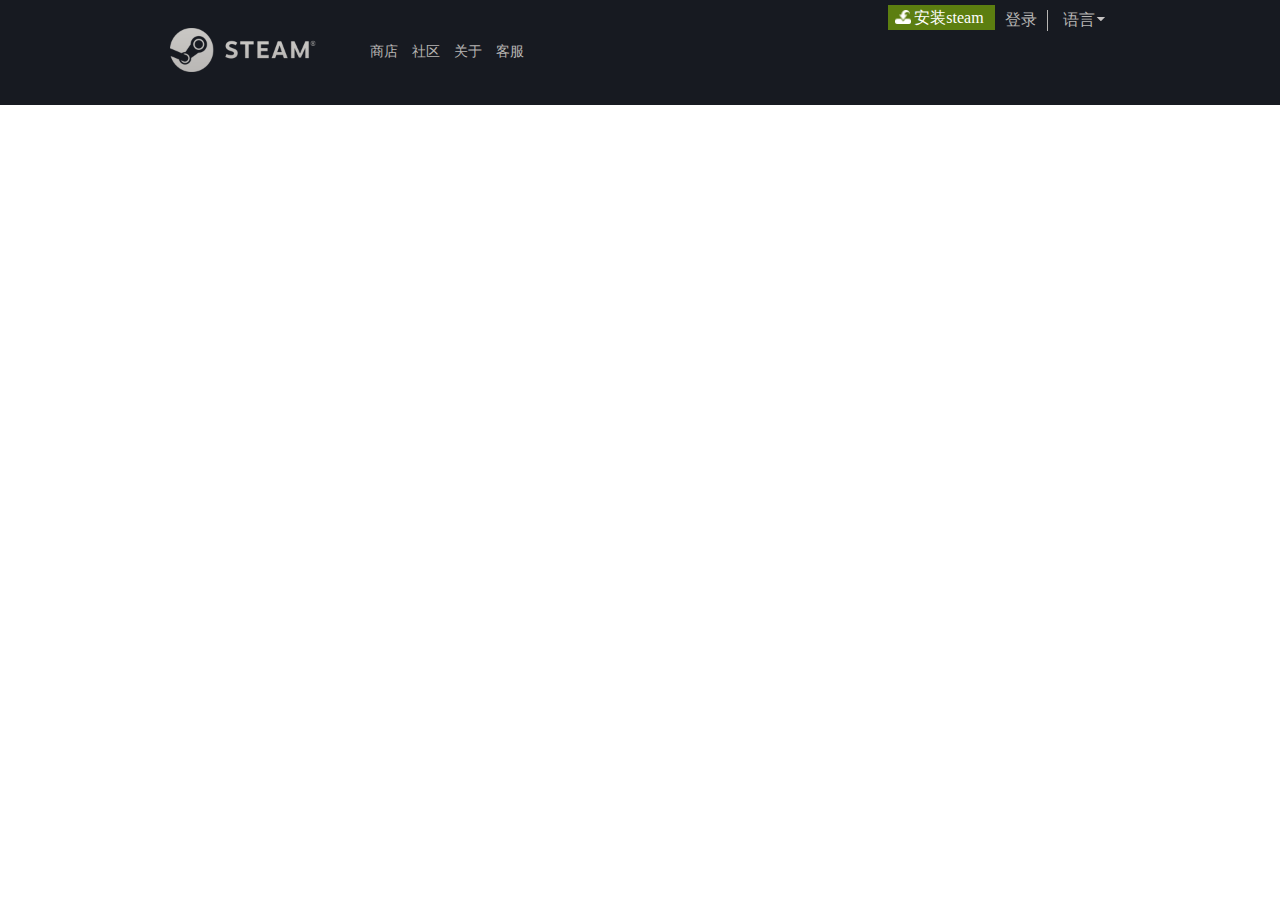
==== 项目评比/STEAM/STEAM.html @ ed346bd9 "4.20项目进度更新" ====
<!DOCTYPE html>
<html lang="en">

<head>
    <meta charset="UTF-8">
    <meta name="viewport" content="width=device-width, initial-scale=1.0">
    <title>Document</title>
    <link rel="stylesheet" href="./CSS/steam.css">

</head>

<body>
    <!-- 头部 -->
    <div class="header">
        <div class="header-center">
            <img src="./Images/globalheader_logo.png" alt="" class="header-center-img">
            <div class="navone">
                <li>商店</li>
                <li>社区</li>
                <li>关于</li>
                <li>客服</li>
            </div>
            <div class="navone-one">
                <div class="navone-shopping navitem">
                    <ul>
                        <li>
                            <p>精选</p>
                        </li>
                        <li>
                            <p>愿望单</p>
                        </li>
                        <li>
                            <p>新闻</p>
                        </li>
                        <li>
                            <p>统计</p>
                        </li>
                    </ul>
                </div>
                <div class="navone-shequ navitem">
                    <ul>
                        <li>
                            <p>主页</p>
                        </li>
                        <li>
                            <p>讨论</p>
                        </li>
                        <li>
                            <p>创意工坊</p>
                        </li>
                        <li>
                            <p>市场</p>
                        </li>
                        <li>
                            <p>实况直播</p>
                        </li>
                    </ul>
                </div>
            </div>
            <!--安装 登录 语言 -->
            <div class="navone-right">
                <div class="navone-a">
                    <a href="#">
                        <img src="./Images/anzhuang.png" alt="" class="navone-right-img">
                        <p> 安装steam</p>
                    </a>
                </div>
                <div class="dlyy ">
                    <div class="dlyy-center ">
                        <div class="dlyy-left">
                            <p class="dlyy-left-rigt-p">登录</p>
                        </div>
                        <div class="dlyy-right">
                            <p class="dlyy-left-rigt-p">语言</p>
                            <img src="./Images/arrow_down.png" alt="">
                        </div>
                        <div class="fanyi">
                            <li>
                                <p>繁體中文(繁体中文)</p>
                            </li>
                            <li>
                                <p>日本語(日语)</p>
                            </li>
                            <li>
                                <p>한국어(韩语)</p>
                            </li>
                            <li>
                                <p>ไทย(泰语)</p>
                            </li>
                            <li>
                                <p>български(保加利亚语)</p>
                            </li>
                            <li>
                                <p>Čeština(捷克语)</p>
                            </li>
                            <li>
                                <p>Dansk(丹麦语)</p>
                            </li>
                            <li>
                                <p>Deutsch(德语)</p>
                            </li>
                            <li>
                                <p>English(英语)</p>
                            </li>
                            <li>
                                <p>Español-España(西班牙语 - 西班牙)</p>
                            </li>
                            <li>
                                <p>Español - Latinoamérica(西班牙语-拉丁美洲)</p>
                            </li>
                            <li>
                                <p>Ελληνικά(希腊语)</p>
                            </li>
                            <li>
                                <p>Français(法语)</p>
                            </li>
                            <li>
                                <p>Italiano(意大利语)</p>
                            </li>
                            <li>
                                <p>Magyar(匈牙利语)</p>
                            </li>
                            <li>
                                <p>Nederlands(荷兰语)</p>
                            </li>
                            <li>
                                <p>Norsk(挪威语)</p>
                            </li>
                            <li>
                                <p>Polski(波兰语)</p>
                            </li>
                            <li>
                                <p>Português(葡萄牙语)</p>
                            </li>
                            <li>
                                <p>Română(罗马尼亚语)</p>
                            </li>
                            <li>
                                <p>Русский(俄语)</p>
                            </li>
                            <li>
                                <p>Suomi(芬兰语)</p>
                            </li>
                            <li>
                                <p>Svenska(瑞典语)</p>
                            </li>
                            <li>
                                <p>Türkçe(土耳其语)</p>
                            </li>
                            <li>
                                <p>Tiếng Việt(越南语)</p>
                            </li>
                            <li>
                                <p>Українська(乌克兰语)</p>
                            </li>
                            <li>
                                <p>帮助我们翻译</p>
                            </li>
                        </div>
                    </div>
                </div>
            </div>
        </div>
    </div>
    <script src="./JS/steam.js"></script>
</body>

</html>
---- 项目评比/STEAM/CSS/steam.css ----
*{
    margin: 0;
    padding: 0;
}
li{
    list-style: none;
}
.header{
    width: 100%;
    height: 105px;
    background-color: #171a21;
    /* overflow: hidden; */
}
.header-center{
    width: 940px;
    height: 100%;
    margin: 0 auto;
   /* margin-top: 20px; */
   position: relative;
}
.header-center-img{
    width: 176px;
    height: 44px;
    cursor: pointer;
margin-top: 28px;
float: left;
}
.navone{
    width: 168px;
    height: 68px;
    /* background-color: #fff; */
    position: absolute;
    left: 200px;
}
.navone li{
    display: block;
    width: 25%;
    float: left;
    margin-top: 43px;
    color: white;
    font-size: 14px;
    color: #b8b6b4;
    cursor: pointer;
}
.navone li:hover{
    color: white;
}
/* 商店 */
.navone-shopping{
    width: 75px;
    height: 130px;
    background-color: #171a21; 
       position: absolute;
    left: 200px;
    top: 65px;
    box-shadow:1px 1px 5px black ;
    display: none;
}
.navone-shopping ul{
    width: 100%;
    height: 100%;
}
.navone-shopping li{
    width: 100%;
    height: 25%;
    line-height: 32.5px;
    cursor: pointer;
}
.navone-shopping p{
    margin-left: 10px;
    color: #b8b6b4;

}
.navone-shopping p:hover{
    color: white;
}
/* 社区 */
.navone-shequ{
    width: 75px;
    height: 155px;
    background-color: #171a21; 
       position: absolute;
    left: 244px;
    top: 65px;
    box-shadow:1px 1px 5px black ;
    display: none;
}
.navone-shequ li{
    width: 100%;
    height: 20%;
    line-height: 31px;
    cursor: pointer;
}
.navone-shequ p{
    margin-left: 10px;
    color: #b8b6b4;
}
.navone-shequ p:hover{
    color: white;
}
/*  <!--安装 登录 语言 --> */
.navone-right{
    width: 222px;
    height: 25px;
    position: absolute;
    right: 0px;
    top: 0px;

}
.navone-a{
    width: 107px;
    height: 25px;
    background-color: #5c7e10;
    margin-top: 5px;
    line-height: 25px;
    text-align: center;
    position: relative;
    float: left;
}
.navone-right-img{
    width: 16px;
    height: 14px;
    line-height: 25px;
    position: absolute;
    top: 5px;
    left: 7px;
    /* margin-right: 5px; */
}
.navone-a p{
    margin-left: 15px;
}
.navone-right a{
    color: white;
    text-decoration: none;
}
.dlyy{
width: 115px;
height: 100%;
/* background-color: #fff; */
float: left;
margin-top: 5px;
/* text-align: center; */
color: #b8b6b4;;
}
.dlyy-left{
width: 52px;
height: 60%;
border-right: 1px solid #b8b6b4;
float: left;
}
.dlyy-rigt{
    width: 62px;
height: 60%;
float: left;
}
.dlyy-left-rigt-p{
    text-align: center;
}
.dlyy p{
    cursor: pointer;
}
.dlyy p:hover{
color: white;
}
.dlyy-center{
    margin-top: 5px;
}
.dlyy img{
   position: absolute;
   right: 0px;
   top: 13px;
   cursor: pointer;
}
.fanyi{
    width: 308px;
    height: 815px;
    background-color: #171a21; 
    /* background-color: pink; */
    position: absolute;
    top: 31px;
    right: 0px;
    box-shadow:1px 1px 5px black ;
    display: none;
}
.fanyi li{
    width: 100%;
    height: 28px;
    line-height: 28px;
    font-size: 14px;
    padding: 1px 0px;
}
.fanyi p{
    margin-left: 10px;

}
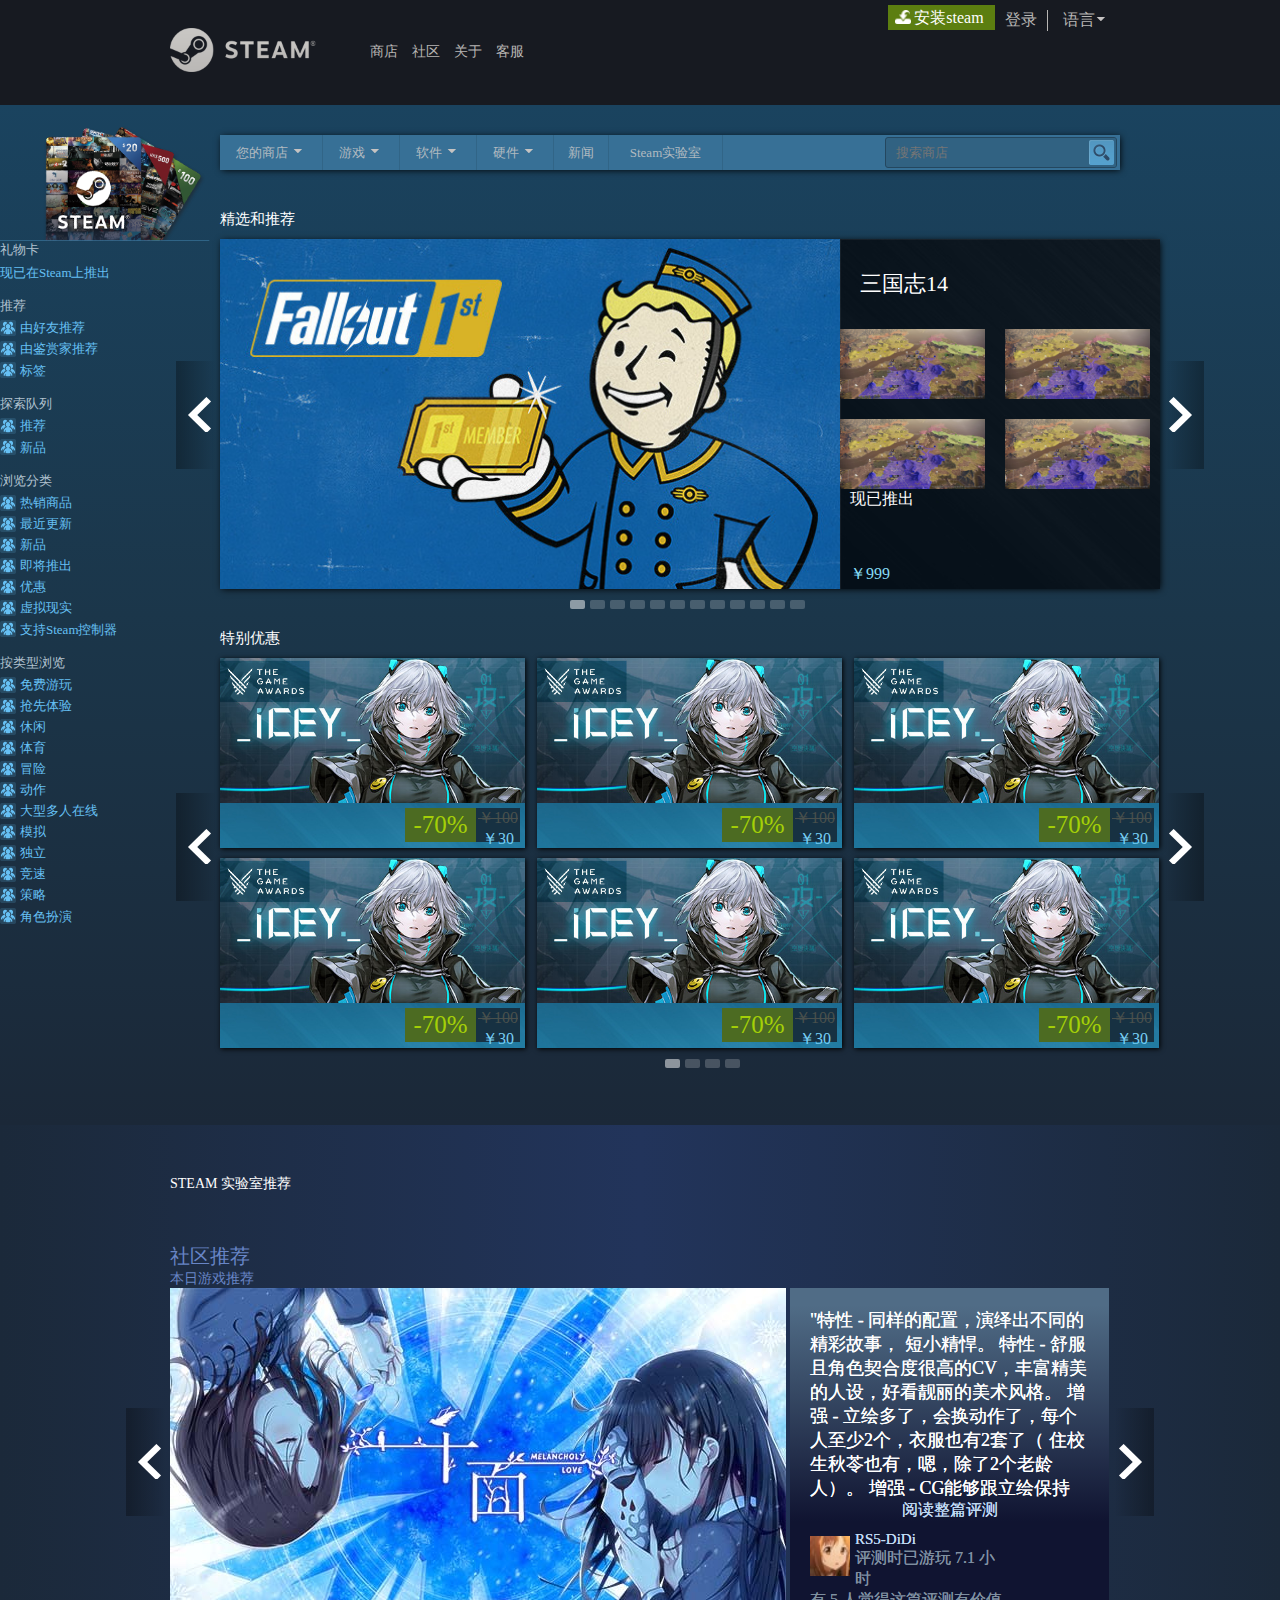
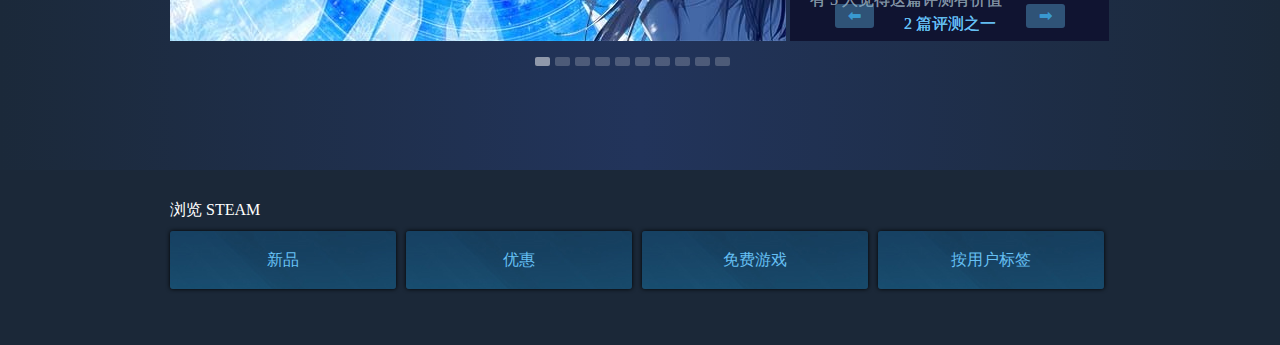
==== commit 81088259: "4.21项目进度提交" ====
--- a/项目评比/STEAM/STEAM.html
+++ b/项目评比/STEAM/STEAM.html
@@ -162,7 +162,891 @@
             </div>
         </div>
     </div>
+    <!-- 第一个轮播图盒子 -->
+    <div class="lunbobox-one">
+        <!-- 轮播居中盒子 -->
+        <div class="lunbobox-one-center">
+            <!-- 左边盒子 -->
+            <div class="lunbobox-one-left">
+                <!-- 左边顶部 -->
+                <div class="lunbobox-one-left-top">
+                    <img src="./Images/steamcards_promo_02.png" alt="">
+                </div>
+                <h5 class="h5">礼物卡</h5>
+                <p class="p-bottom">现已在Steam上推出</p>
+                <h5 class="h5">推荐</h5>
+                <p class="p"><span></span>由好友推荐</p>
+                <p class="p"><span></span>由鉴赏家推荐</p>
+                <p class="p-bottom"><span></span>标签</p>
+                <h5 class="h5">探索队列</h5>
+                <p class="p"><span></span>推荐</p>
+                <p class="p-bottom"><span></span>新品</p>
+                <h5 class="h5">浏览分类</h5>
+                <p class="p"><span></span>热销商品</p>
+                <p class="p"><span></span>最近更新</p>
+                <p class="p"><span></span>新品</p>
+                <p class="p"><span></span>即将推出</p>
+                <p class="p"><span></span>优惠</p>
+                <p class="p"><span></span>虚拟现实</p>
+                <p class="p-bottom"><span></span>支持Steam控制器</p>
+                <h5 class="h5">按类型浏览</h5>
+                <p class="p"><span></span>免费游玩</p>
+                <p class="p"><span></span>抢先体验</p>
+                <p class="p"><span></span>休闲</p>
+                <p class="p"><span></span>体育</p>
+                <p class="p"><span></span>冒险</p>
+                <p class="p"><span></span>动作</p>
+                <p class="p"><span></span>大型多人在线</p>
+                <p class="p"><span></span>模拟</p>
+                <p class="p"><span></span>独立</p>
+                <p class="p"><span></span>竞速</p>
+                <p class="p"><span></span>策略</p>
+                <p class="p-bottom"><span></span>角色扮演</p>
+            </div>
+            <!-- 右边盒子 -->
+            <div class="lunbobox-one-right">
+                <div class="lunbobox-one-right-nav">
+                    <div class="white-div">您的商店<img src="./Images/arrow_down.png" alt=""></div>
+                    <div class="white-div">游戏<img src="./Images/arrow_down.png" alt=""></div>
+                    <div class="white-div">软件<img src="./Images/arrow_down.png" alt=""></div>
+                    <div class="white-div">硬件<img src="./Images/arrow_down.png" alt=""></div>
+                    <div class="white-div">新闻</div>
+                    <div class="white-div">Steam实验室</div>
+                    <div class="nav-input">
+                        <input type="text" placeholder="搜索商店">
+                        <div class="nav-button">
+                            <img src="./Images/search_icon_btn.png" alt="">
+                        </div>
+                    </div>
+                </div>
+                <div class="lunbobox-one-right-nonebox1 lunbonav-item">
+                    <p><text> 主页</text></p>
+                    <p><text> 最近已查看</text></p>
+                    <p><text> Steam鉴赏家</text></p>
+                    <p><text> 最近更新</text></p>
+                </div>
+                <div class="lunbobox-one-right-nonebox2 lunbonav-item">
+                    <p><text> 主页</text></p>
+                    <p><text> 最近已查看</text></p>
+                    <p><text> Steam鉴赏家</text></p>
+                    <p><text> 最近更新</text></p>
+                    <p><text> 主页</text></p>
+                    <p><text> 最近已查看</text></p>
+                    <p><text> Steam鉴赏家</text></p>
+                    <p><text> 最近更新</text></p>
+                </div>
+                <div class="lunbobox-one-right-nonebox3 lunbonav-item">
+                    <p><text> 主页</text></p>
+                    <p><text> 最近已查看</text></p>
+                    <p><text> Steam鉴赏家</text></p>
+                    <p><text> 最近更新</text></p>
+                    <p><text> 主页</text></p>
+                    <p><text> 最近已查看</text></p>
+                </div>
+                <div class="lunbobox-one-right-nonebox4 lunbonav-item">
+                    <p><text> 主页</text></p>
+                    <p><text> 最近已查看</text></p>
+                    <p><text> Steam鉴赏家</text></p>
+                    <p><text> 最近更新</text></p>
+                </div>
+                <!-- 精选推荐 -->
+                <h5 class="lunbobox1-h5">精选和推荐</h5>
+                <!-- 轮播图1 -->
+                <div class="lunbobox1">
+                    <!-- 左右箭头 -->
+                    <div class="arrow-left">
+                        <div></div>
+                    </div>
+                    <div class="arrow-right">
+                        <div></div>
+                    </div>
+                    <!-- 左边大图 -->
+                    <div class="lunbobox1-left">
+                        <ul>
+                            <li>
+                                <a href="#">
+                                    <img src="./Images/lunbo1.jpg" alt="">
+                                </a>
+                            </li>
+                            <li>
+                                <a href="#">
+                                    <img src="./Images/lunbo2.jpg" alt="">
+                                </a>
+                            </li>
+                            <li>
+                                <a href="#">
+                                    <img src="./Images/lunbo3.jpg" alt="">
+                                </a>
+                            </li>
+                            <li>
+                                <a href="#">
+                                    <img src="./Images/lunbo4.jpg" alt="">
+                                </a>
+                            </li>
+                            <li>
+                                <a href="#">
+                                    <img src="./Images/lunbo5.jpg" alt="">
+                                </a>
+                            </li>
+                            <li>
+                                <a href="#">
+                                    <img src="./Images/lunbo6.jpg" alt="">
+                                </a>
+                            </li>
+                            <li>
+                                <a href="#">
+                                    <img src="./Images/lunbo7.jpg" alt="">
+                                </a>
+                            </li>
+                            <li>
+                                <a href="#">
+                                    <img src="./Images/lunbo8.jpg" alt="">
+                                </a>
+                            </li>
+                            <li>
+                                <a href="#">
+                                    <img src="./Images/lunbo9.jpg" alt="">
+                                </a>
+                            </li>
+                            <li>
+                                <a href="#">
+                                    <img src="./Images/lunbo10.jpg" alt="">
+                                </a>
+                            </li>
+                            <li>
+                                <a href="#">
+                                    <img src="./Images/lunbo11.jpg" alt="">
+                                </a>
+                            </li>
+                            <li>
+                                <a href="#">
+                                    <img src="./Images/lunbo12.jpg" alt="">
+                                </a>
+                            </li>
+                        </ul>
+                        <ol>
+                            <li class="current" name="0"></li>
+                            <li name="1"></li>
+                            <li name="2"></li>
+                            <li name="3"></li>
+                            <li name="4"></li>
+                            <li name="5"></li>
+                            <li name="6"></li>
+                            <li name="7"></li>
+                            <li name="8"></li>
+                            <li name="9"></li>
+                            <li name="10"></li>
+                            <li name="11"></li>
+                        </ol>
+                    </div>
+                    <!-- 右边介绍 -->
+                    <div class="lunbobox1-right">
+                        <ul>
+                            <li>
+                                <h4>三国志14</h4>
+                                <div class="lunbobox1-right-center">
+                                    <img src="./Images/arrow-right1-1.jpg" alt="" class="move1">
+                                    <img src="./Images/arrow-right1-1.jpg" alt="" class="move2">
+                                    <img src="./Images/arrow-right1-1.jpg" alt="" class="move1">
+                                    <img src="./Images/arrow-right1-1.jpg" alt="">
+                                    <p>现已推出</p>
+                                    <span>￥999</span>
+                                </div>
+                            </li>
+                            <li>
+                                <h4>Monster_Hunter_World</h4>
+                                <div class="lunbobox1-right-center">
+                                    <img src="./Images/arrow-right10.jpg" alt="" class="move1">
+                                    <img src="./Images/arrow-right10.jpg" alt="" class="move2">
+                                    <img src="./Images/arrow-right10.jpg" alt="" class="move1">
+                                    <img src="./Images/arrow-right10.jpg" alt="">
+                                    <p>现已推出</p>
+                                    <span>￥999</span>
+                                    <span></span>
+                                </div>
+                            </li>
+                            <li>
+                                <h4>MONSTER_HUNTER</h4>
+                                <div class="lunbobox1-right-center">
+                                    <img src="./Images/arrow-right1-2.jpg" alt="" class="move1">
+                                    <img src="./Images/arrow-right1-2.jpg" alt="" class="move2">
+                                    <img src="./Images/arrow-right1-2.jpg" alt="" class="move1">
+                                    <img src="./Images/arrow-right1-2.jpg" alt="">
+                                    <p>现已推出</p>
+                                    <span>￥999</span>
+                                    <span></span>
+                                </div>
+                            </li>
+                            <li>
+                                <h4>ICEY</h4>
+                                <div class="lunbobox1-right-center">
+                                    <img src="./Images/arrow-right1-3.jpg" alt="" class="move1">
+                                    <img src="./Images/arrow-right1-3.jpg" alt="" class="move2">
+                                    <img src="./Images/arrow-right1-3.jpg" alt="" class="move1">
+                                    <img src="./Images/arrow-right1-3.jpg" alt="">
+                                    <p>现已推出</p>
+                                    <span>￥999</span>
+                                    <span></span>
+                                </div>
+                            </li>
+                            <li>
+                                <h4>Fallout_76</h4>
+                                <div class="lunbobox1-right-center">
+                                    <img src="./Images/arrow-right1-4.jpg" alt="" class="move1">
+                                    <img src="./Images/arrow-right1-4.jpg" alt="" class="move2">
+                                    <img src="./Images/arrow-right1-4.jpg" alt="" class="move1">
+                                    <img src="./Images/arrow-right1-4.jpg" alt="">
+                                    <p>现已推出</p>
+                                    <span>￥999</span>
+                                    <span></span>
+                                </div>
+                            </li>
+                            <li>
+                                <h4>Dont_Starve_Together</h4>
+                                <div class="lunbobox1-right-center">
+                                    <img src="./Images/arrow-right1-5.jpg" alt="" class="move1">
+                                    <img src="./Images/arrow-right1-5.jpg" alt="" class="move2">
+                                    <img src="./Images/arrow-right1-5.jpg" alt="" class="move1">
+                                    <img src="./Images/arrow-right1-5.jpg" alt="">
+                                    <p>现已推出</p>
+                                    <span>￥999</span>
+                                    <span></span>
+                                </div>
+                            </li>
+                            <li>
+                                <h4>Overcooked</h4>
+                                <div class="lunbobox1-right-center">
+                                    <img src="./Images/arrow-right1-6.jpg" alt="" class="move1">
+                                    <img src="./Images/arrow-right1-6.jpg" alt="" class="move2">
+                                    <img src="./Images/arrow-right1-6.jpg" alt="" class="move1">
+                                    <img src="./Images/arrow-right1-6.jpg" alt="">
+                                    <p>现已推出</p>
+                                    <span>￥999</span>
+                                    <span></span>
+                                </div>
+                            </li>
+                            <li>
+                                <h4>巷诡实录</h4>
+                                <div class="lunbobox1-right-center">
+                                    <img src="./Images/arrow-right1-8.jpg" alt="" class="move1">
+                                    <img src="./Images/arrow-right1-8.jpg" alt="" class="move2">
+                                    <img src="./Images/arrow-right1-8.jpg" alt="" class="move1">
+                                    <img src="./Images/arrow-right1-8.jpg" alt="">
+                                    <p>现已推出</p>
+                                    <span>￥999</span>
+                                    <span></span>
+                                </div>
+                            </li>
+                            <li>
+                                <h4>Overcooked_2</h4>
+                                <div class="lunbobox1-right-center">
+                                    <img src="./Images/arrow-right1-9.jpg" alt="" class="move1">
+                                    <img src="./Images/arrow-right1-9.jpg" alt="" class="move2">
+                                    <img src="./Images/arrow-right1-9.jpg" alt="" class="move1">
+                                    <img src="./Images/arrow-right1-9.jpg" alt="">
+                                    <p>现已推出</p>
+                                    <span>￥999</span>
+                                    <span></span>
+                                </div>
+                            </li>
+                            <li>
+                                <h4>ARK_Survival_Evolved</h4>
+                                <div class="lunbobox1-right-center">
+                                    <img src="./Images/arrow-right-1-10.jpg" alt="" class="move1">
+                                    <img src="./Images/arrow-right-1-10.jpg" alt="" class="move2">
+                                    <img src="./Images/arrow-right-1-10.jpg" alt="" class="move1">
+                                    <img src="./Images/arrow-right-1-10.jpg" alt="">
+                                    <p>现已推出</p>
+                                    <span>￥999</span>
+                                    <span></span>
+                                </div>
+                            </li>
+                            <li>
+                                <h4>Wallpaper_Engine</h4>
+                                <div class="lunbobox1-right-center">
+                                    <img src="./Images/arrow-right-1-11.jpg" alt="" class="move1">
+                                    <img src="./Images/arrow-right-1-11.jpg" alt="" class="move2">
+                                    <img src="./Images/arrow-right-1-11.jpg" alt="" class="move1">
+                                    <img src="./Images/arrow-right-1-11.jpg" alt="">
+                                    <p>现已推出</p>
+                                    <span>￥999</span>
+                                    <span></span>
+                                </div>
+                            </li>
+                            <li>
+                                <h4>MONSTER_HUNTER_WORLD</h4>
+                                <div class="lunbobox1-right-center">
+                                    <img src="./Images/arrow-right-1-12.jpg" alt="" class="move1">
+                                    <img src="./Images/arrow-right-1-12.jpg" alt="" class="move2">
+                                    <img src="./Images/arrow-right-1-12.jpg" alt="" class="move1">
+                                    <img src="./Images/arrow-right-1-12.jpg" alt="">
+                                    <p>现已推出</p>
+                                    <span>￥999</span>
+                                    <span></span>
+                                </div>
+                            </li>
+                        </ul>
+                    </div>
+                </div>
+                <!-- 特别优惠 -->
+                <h5 class="lunbobox1-h5">特别优惠</h5>
+                <!-- 轮播图2 -->
+                <div class="lunbobox2">
+                    <ul>
+                        <li>
+                            <div class="lunbobox2-divmove1 lunbobox2-divmove2 lunbobox2-ul-li-div">
+                                <img src="./Images/lunbobox2-img1.jpg" alt="">
+
+                                <div class="money-box">
+                                    <div class="money-box1">-70%</div>
+                                    <div class="money-box2">
+                                        <p class="money-box1-p1">￥100</p>
+                                        <p class="money-box1-p2">￥30</p>
+                                    </div>
+                                </div>
+                            </div>
+                            <div class="lunbobox2-divmove1 lunbobox2-divmove2 lunbobox2-ul-li-div">
+                                <img src="./Images/lunbobox2-img1.jpg" alt="">
+                                <div class="money-box">
+                                    <div class="money-box1">-70%</div>
+                                    <div class="money-box2">
+                                        <p class="money-box1-p1">￥100</p>
+                                        <p class="money-box1-p2">￥30</p>
+                                    </div>
+                                </div>
+                            </div>
+                            <div class="lunbobox2-divmove2 lunbobox2-ul-li-div">
+                                <img src="./Images/lunbobox2-img1.jpg" alt="">
+                                <div class="money-box">
+                                    <div class="money-box1">-70%</div>
+                                    <div class="money-box2">
+                                        <p class="money-box1-p1">￥100</p>
+                                        <p class="money-box1-p2">￥30</p>
+                                    </div>
+                                </div>
+                            </div>
+                            <div class="lunbobox2-divmove1 lunbobox2-ul-li-div">
+                                <img src="./Images/lunbobox2-img1.jpg" alt="">
+                                <div class="money-box">
+                                    <div class="money-box1">-70%</div>
+                                    <div class="money-box2">
+                                        <p class="money-box1-p1">￥100</p>
+                                        <p class="money-box1-p2">￥30</p>
+                                    </div>
+                                </div>
+                            </div>
+                            <div class="lunbobox2-divmove1 lunbobox2-ul-li-div">
+                                <img src="./Images/lunbobox2-img1.jpg" alt="">
+                                <div class="money-box">
+                                    <div class="money-box1">-70%</div>
+                                    <div class="money-box2">
+                                        <p class="money-box1-p1">￥100</p>
+                                        <p class="money-box1-p2">￥30</p>
+                                    </div>
+                                </div>
+                            </div>
+                            <div class="lunbobox2-ul-li-div">
+                                <img src="./Images/lunbobox2-img1.jpg" alt="">
+                                <!-- 价钱盒子 -->
+                                <div class="money-box">
+                                    <div class="money-box1">-70%</div>
+                                    <div class="money-box2">
+                                        <p class="money-box1-p1">￥100</p>
+                                        <p class="money-box1-p2">￥30</p>
+                                    </div>
+                                </div>
+                            </div>
+
+
+                        </li>
+                        <li>
+                            <div class="lunbobox2-divmove1 lunbobox2-divmove2 lunbobox2-ul-li-div">
+                                <img src="./Images/lunbobox2-img2.jpg" alt="">
+
+                                <div class="money-box">
+                                    <div class="money-box1">-70%</div>
+                                    <div class="money-box2">
+                                        <p class="money-box1-p1">￥100</p>
+                                        <p class="money-box1-p2">￥30</p>
+                                    </div>
+                                </div>
+                            </div>
+                            <div class="lunbobox2-divmove1 lunbobox2-divmove2 lunbobox2-ul-li-div">
+                                <img src="./Images/lunbobox2-img2.jpg" alt="">
+                                <div class="money-box">
+                                    <div class="money-box1">-70%</div>
+                                    <div class="money-box2">
+                                        <p class="money-box1-p1">￥100</p>
+                                        <p class="money-box1-p2">￥30</p>
+                                    </div>
+                                </div>
+                            </div>
+                            <div class="lunbobox2-divmove2 lunbobox2-ul-li-div">
+                                <img src="./Images/lunbobox2-img2.jpg" alt="">
+                                <div class="money-box">
+                                    <div class="money-box1">-70%</div>
+                                    <div class="money-box2">
+                                        <p class="money-box1-p1">￥100</p>
+                                        <p class="money-box1-p2">￥30</p>
+                                    </div>
+                                </div>
+                            </div>
+                            <div class="lunbobox2-divmove1 lunbobox2-ul-li-div">
+                                <img src="./Images/lunbobox2-img2.jpg" alt="">
+                                <div class="money-box">
+                                    <div class="money-box1">-70%</div>
+                                    <div class="money-box2">
+                                        <p class="money-box1-p1">￥100</p>
+                                        <p class="money-box1-p2">￥30</p>
+                                    </div>
+                                </div>
+                            </div>
+                            <div class="lunbobox2-divmove1 lunbobox2-ul-li-div">
+                                <img src="./Images/lunbobox2-img2.jpg" alt="">
+                                <div class="money-box">
+                                    <div class="money-box1">-70%</div>
+                                    <div class="money-box2">
+                                        <p class="money-box1-p1">￥100</p>
+                                        <p class="money-box1-p2">￥30</p>
+                                    </div>
+                                </div>
+                            </div>
+                            <div class="lunbobox2-ul-li-div">
+                                <img src="./Images/lunbobox2-img2.jpg" alt="">
+                                <!-- 价钱盒子 -->
+                                <div class="money-box">
+                                    <div class="money-box1">-70%</div>
+                                    <div class="money-box2">
+                                        <p class="money-box1-p1">￥100</p>
+                                        <p class="money-box1-p2">￥30</p>
+                                    </div>
+                                </div>
+                            </div>
+
+
+                        </li>
+                        <li>
+                            <div class="lunbobox2-divmove1 lunbobox2-divmove2 lunbobox2-ul-li-div">
+                                <img src="./Images/lunbobox2-img3.jpg" alt="">
+
+                                <div class="money-box">
+                                    <div class="money-box1">-70%</div>
+                                    <div class="money-box2">
+                                        <p class="money-box1-p1">￥100</p>
+                                        <p class="money-box1-p2">￥30</p>
+                                    </div>
+                                </div>
+                            </div>
+                            <div class="lunbobox2-divmove1 lunbobox2-divmove2 lunbobox2-ul-li-div">
+                                <img src="./Images/lunbobox2-img3.jpg" alt="">
+                                <div class="money-box">
+                                    <div class="money-box1">-70%</div>
+                                    <div class="money-box2">
+                                        <p class="money-box1-p1">￥100</p>
+                                        <p class="money-box1-p2">￥30</p>
+                                    </div>
+                                </div>
+                            </div>
+                            <div class="lunbobox2-divmove2 lunbobox2-ul-li-div">
+                                <img src="./Images/lunbobox2-img3.jpg" alt="">
+                                <div class="money-box">
+                                    <div class="money-box1">-70%</div>
+                                    <div class="money-box2">
+                                        <p class="money-box1-p1">￥100</p>
+                                        <p class="money-box1-p2">￥30</p>
+                                    </div>
+                                </div>
+                            </div>
+                            <div class="lunbobox2-divmove1 lunbobox2-ul-li-div">
+                                <img src="./Images/lunbobox2-img3.jpg" alt="">
+                                <div class="money-box">
+                                    <div class="money-box1">-70%</div>
+                                    <div class="money-box2">
+                                        <p class="money-box1-p1">￥100</p>
+                                        <p class="money-box1-p2">￥30</p>
+                                    </div>
+                                </div>
+                            </div>
+                            <div class="lunbobox2-divmove1 lunbobox2-ul-li-div">
+                                <img src="./Images/lunbobox2-img3.jpg" alt="">
+                                <div class="money-box">
+                                    <div class="money-box1">-70%</div>
+                                    <div class="money-box2">
+                                        <p class="money-box1-p1">￥100</p>
+                                        <p class="money-box1-p2">￥30</p>
+                                    </div>
+                                </div>
+                            </div>
+                            <div class="lunbobox2-ul-li-div">
+                                <img src="./Images/lunbobox2-img3.jpg" alt="">
+                                <!-- 价钱盒子 -->
+                                <div class="money-box">
+                                    <div class="money-box1">-70%</div>
+                                    <div class="money-box2">
+                                        <p class="money-box1-p1">￥100</p>
+                                        <p class="money-box1-p2">￥30</p>
+                                    </div>
+                                </div>
+                            </div>
+
+
+                        </li>
+                        <li>
+                            <div class="lunbobox2-divmove1 lunbobox2-divmove2 lunbobox2-ul-li-div">
+                                <img src="./Images/lunbobox2-img4.jpg" alt="">
+
+                                <div class="money-box">
+                                    <div class="money-box1">-70%</div>
+                                    <div class="money-box2">
+                                        <p class="money-box1-p1">￥100</p>
+                                        <p class="money-box1-p2">￥30</p>
+                                    </div>
+                                </div>
+                            </div>
+                            <div class="lunbobox2-divmove1 lunbobox2-divmove2 lunbobox2-ul-li-div">
+                                <img src="./Images/lunbobox2-img4.jpg" alt="">
+                                <div class="money-box">
+                                    <div class="money-box1">-70%</div>
+                                    <div class="money-box2">
+                                        <p class="money-box1-p1">￥100</p>
+                                        <p class="money-box1-p2">￥30</p>
+                                    </div>
+                                </div>
+                            </div>
+                            <div class="lunbobox2-divmove2 lunbobox2-ul-li-div">
+                                <img src="./Images/lunbobox2-img4.jpg" alt="">
+                                <div class="money-box">
+                                    <div class="money-box1">-70%</div>
+                                    <div class="money-box2">
+                                        <p class="money-box1-p1">￥100</p>
+                                        <p class="money-box1-p2">￥30</p>
+                                    </div>
+                                </div>
+                            </div>
+                            <div class="lunbobox2-divmove1 lunbobox2-ul-li-div">
+                                <img src="./Images/lunbobox2-img4.jpg" alt="">
+                                <div class="money-box">
+                                    <div class="money-box1">-70%</div>
+                                    <div class="money-box2">
+                                        <p class="money-box1-p1">￥100</p>
+                                        <p class="money-box1-p2">￥30</p>
+                                    </div>
+                                </div>
+                            </div>
+                            <div class="lunbobox2-divmove1 lunbobox2-ul-li-div">
+                                <img src="./Images/lunbobox2-img4.jpg" alt="">
+                                <div class="money-box">
+                                    <div class="money-box1">-70%</div>
+                                    <div class="money-box2">
+                                        <p class="money-box1-p1">￥100</p>
+                                        <p class="money-box1-p2">￥30</p>
+                                    </div>
+                                </div>
+                            </div>
+                            <div class="lunbobox2-ul-li-div">
+                                <img src="./Images/lunbobox2-img4.jpg" alt="">
+                                <!-- 价钱盒子 -->
+                                <div class="money-box">
+                                    <div class="money-box1">-70%</div>
+                                    <div class="money-box2">
+                                        <p class="money-box1-p1">￥100</p>
+                                        <p class="money-box1-p2">￥30</p>
+                                    </div>
+                                </div>
+                            </div>
+
+
+                        </li>
+                    </ul>
+                    <ol>
+                        <li name="0" class="current"></li>
+                        <li name="1"></li>
+                        <li name="2"></li>
+                        <li name="3"></li>
+                    </ol>
+                    <div class="lunbobox2-arrow-left">
+                        <div></div>
+                    </div>
+                    <div class="lunbobox2-arrow-right">
+                        <div></div>
+                    </div>
+                </div>
+            </div>
+        </div>
+    </div>
+    <!-- 第二个轮播图盒子 -->
+    <div class="lunbobox-two">
+        <div class="lunbobox-two-center">
+            <h1>STEAM 实验室推荐</h1>
+            <h2>社区推荐</h2>
+            <h3>本日游戏推荐</h3>
+            <div class="lunbobox3">
+                <div class="lunbobox3-arrow-left">
+                    <div></div>
+                </div>
+                <div class="lunbobox3-arrow-right">
+                    <div></div>
+                </div>
+                <div class="lunbobox3-left">
+                    <ul>
+                        <li>
+                            <img src="./Images/lunbo3-8.jpg" alt="">
+                        </li>
+                        <li>
+                            <img src="./Images/lunbo3-5.jpg" alt="">
+                        </li>
+                        <li>
+                            <img src="./Images/lunbo3-2.jpg" alt="">
+                        </li>
+                        <li>
+                            <img src="./Images/lunbo3-3.jpg" alt="">
+                        </li>
+                        <li>
+                            <img src="./Images/lunbo2.jpg" alt="">
+                        </li>
+                        <li>
+                            <img src="./Images/lunbo3-6.jpg" alt="">
+                        </li>
+                        <li>
+                            <img src="./Images/lunbo3-7.jpg" alt="">
+                        </li>
+                        <li>
+                            <img src="./Images/lunbo3-1.jpg" alt="">
+                        </li>
+                        <li>
+                            <img src="./Images/lunbo3-4.jpg" alt="">
+                        </li>
+                        <li>
+                            <img src="./Images/lunbo3-9.jpg" alt="">
+                        </li>
+                    </ul>
+                    <ol>
+                        <li name="0" class="current"></li>
+                        <li name="1"></li>
+                        <li name="2"></li>
+                        <li name="3"></li>
+                        <li name="4"></li>
+                        <li name="5"></li>
+                        <li name="6"></li>
+                        <li name="7"></li>
+                        <li name="8"></li>
+                        <li name="9"></li>
+                    </ol>
+                </div>
+                <div class="lunbobox3-right">
+                    <ul>
+                        <li class="lunbobox3-text">
+                            <text>
+                                "特性 - 同样的配置，演绎出不同的精彩故事，
+                                短小精悍。 特性 - 舒服且角色契合度很高的CV，丰富精美的人设，好看靓丽的美术风格。
+                                增强 - 立绘多了，会换动作了，每个人至少2个，衣服也有2套了（
+                                住校生秋苓也有，嗯，除了2个老龄人）。
+                                增强 - CG能够跟立绘保持
+                            </text>
+                            <p class="lunbobox3-text-p1">阅读整篇评测</p>
+                            <div class="pc-box">
+                                <img src="./Images/pc1.jpg" alt="">
+                                <p class="lunbobox3-text-p2">RS5-DiDi</p>
+                                <p class="lunbobox3-text-p3">评测时已游玩 7.1 小时</p>
+                                <p class="lunbobox3-text-p3">有 5 人觉得这篇评测有价值</p>
+                            </div>
+                            <p class="lunbobox3-text-p4">2 篇评测之一</p>
+                            <div class="lunbobox3-text-btn-left">⬅</div>
+                            <div class="lunbobox3-text-btn-right">➡ </div>
+                        </li>
+                        <li class="lunbobox3-text">
+                            <text>
+                                "特性 - 同样的配置，演绎出不同的精彩故事，
+                                短小精悍。 特性 - 舒服且角色契合度很高的CV，丰富精美的人设，好看靓丽的美术风格。
+                                增强 - 立绘多了，会换动作了，每个人至少2个，衣服也有2套了（
+                                住校生秋苓也有，嗯，除了2个老龄人）。
+                                增强 - CG能够跟立绘保持
+                            </text>
+                            <p class="lunbobox3-text-p1">阅读整篇评测</p>
+                            <div class="pc-box">
+                                <img src="./Images/pc2.jpg" alt="">
+                                <p class="lunbobox3-text-p2">RS5-DiDi</p>
+                                <p class="lunbobox3-text-p3">评测时已游玩 7.1 小时</p>
+                                <p class="lunbobox3-text-p3">有 5 人觉得这篇评测有价值</p>
+                            </div>
+                            <p class="lunbobox3-text-p4">2 篇评测之一</p>
+                            <div class="lunbobox3-text-btn-left">⬅</div>
+                            <div class="lunbobox3-text-btn-right">➡ </div>
+                        </li>
+                        <li class="lunbobox3-text">
+                            <text>
+                                "特性 - 同样的配置，演绎出不同的精彩故事，
+                                短小精悍。 特性 - 舒服且角色契合度很高的CV，丰富精美的人设，好看靓丽的美术风格。
+                                增强 - 立绘多了，会换动作了，每个人至少2个，衣服也有2套了（
+                                住校生秋苓也有，嗯，除了2个老龄人）。
+                                增强 - CG能够跟立绘保持
+                            </text>
+                            <p class="lunbobox3-text-p1">阅读整篇评测</p>
+                            <div class="pc-box">
+                                <img src="./Images/pc3.jpg" alt="">
+                                <p class="lunbobox3-text-p2">RS5-DiDi</p>
+                                <p class="lunbobox3-text-p3">评测时已游玩 7.1 小时</p>
+                                <p class="lunbobox3-text-p3">有 5 人觉得这篇评测有价值</p>
+                            </div>
+                            <p class="lunbobox3-text-p4">2 篇评测之一</p>
+                            <div class="lunbobox3-text-btn-left">⬅</div>
+                            <div class="lunbobox3-text-btn-right">➡ </div>
+                        </li>
+                        <li class="lunbobox3-text">
+                            <text>
+                                "特性 - 同样的配置，演绎出不同的精彩故事，
+                                短小精悍。 特性 - 舒服且角色契合度很高的CV，丰富精美的人设，好看靓丽的美术风格。
+                                增强 - 立绘多了，会换动作了，每个人至少2个，衣服也有2套了（
+                                住校生秋苓也有，嗯，除了2个老龄人）。
+                                增强 - CG能够跟立绘保持
+                            </text>
+                            <p class="lunbobox3-text-p1">阅读整篇评测</p>
+                            <div class="pc-box">
+                                <img src="./Images/pc4.jpg" alt="">
+                                <p class="lunbobox3-text-p2">RS5-DiDi</p>
+                                <p class="lunbobox3-text-p3">评测时已游玩 7.1 小时</p>
+                                <p class="lunbobox3-text-p3">有 5 人觉得这篇评测有价值</p>
+                            </div>
+                            <p class="lunbobox3-text-p4">2 篇评测之一</p>
+                            <div class="lunbobox3-text-btn-left">⬅</div>
+                            <div class="lunbobox3-text-btn-right">➡ </div>
+                        </li>
+                        <li class="lunbobox3-text">
+                            <text>
+                                "特性 - 同样的配置，演绎出不同的精彩故事，
+                                短小精悍。 特性 - 舒服且角色契合度很高的CV，丰富精美的人设，好看靓丽的美术风格。
+                                增强 - 立绘多了，会换动作了，每个人至少2个，衣服也有2套了（
+                                住校生秋苓也有，嗯，除了2个老龄人）。
+                                增强 - CG能够跟立绘保持
+                            </text>
+                            <p class="lunbobox3-text-p1">阅读整篇评测</p>
+                            <div class="pc-box">
+                                <img src="./Images/pc5.jpg" alt="">
+                                <p class="lunbobox3-text-p2">RS5-DiDi</p>
+                                <p class="lunbobox3-text-p3">评测时已游玩 7.1 小时</p>
+                                <p class="lunbobox3-text-p3">有 5 人觉得这篇评测有价值</p>
+                            </div>
+                            <p class="lunbobox3-text-p4">2 篇评测之一</p>
+                            <div class="lunbobox3-text-btn-left">⬅</div>
+                            <div class="lunbobox3-text-btn-right">➡ </div>
+                        </li>
+                        <li class="lunbobox3-text">
+                            <text>
+                                "特性 - 同样的配置，演绎出不同的精彩故事，
+                                短小精悍。 特性 - 舒服且角色契合度很高的CV，丰富精美的人设，好看靓丽的美术风格。
+                                增强 - 立绘多了，会换动作了，每个人至少2个，衣服也有2套了（
+                                住校生秋苓也有，嗯，除了2个老龄人）。
+                                增强 - CG能够跟立绘保持
+                            </text>
+                            <p class="lunbobox3-text-p1">阅读整篇评测</p>
+                            <div class="pc-box">
+                                <img src="./Images/pc6.jpg" alt="">
+                                <p class="lunbobox3-text-p2">RS5-DiDi</p>
+                                <p class="lunbobox3-text-p3">评测时已游玩 7.1 小时</p>
+                                <p class="lunbobox3-text-p3">有 5 人觉得这篇评测有价值</p>
+                            </div>
+                            <p class="lunbobox3-text-p4">2 篇评测之一</p>
+                            <div class="lunbobox3-text-btn-left">⬅</div>
+                            <div class="lunbobox3-text-btn-right">➡ </div>
+                        </li>
+                        <li class="lunbobox3-text">
+                            <text>
+                                "特性 - 同样的配置，演绎出不同的精彩故事，
+                                短小精悍。 特性 - 舒服且角色契合度很高的CV，丰富精美的人设，好看靓丽的美术风格。
+                                增强 - 立绘多了，会换动作了，每个人至少2个，衣服也有2套了（
+                                住校生秋苓也有，嗯，除了2个老龄人）。
+                                增强 - CG能够跟立绘保持
+                            </text>
+                            <p class="lunbobox3-text-p1">阅读整篇评测</p>
+                            <div class="pc-box">
+                                <img src="./Images/pc7.jpg" alt="">
+                                <p class="lunbobox3-text-p2">RS5-DiDi</p>
+                                <p class="lunbobox3-text-p3">评测时已游玩 7.1 小时</p>
+                                <p class="lunbobox3-text-p3">有 5 人觉得这篇评测有价值</p>
+                            </div>
+                            <p class="lunbobox3-text-p4">2 篇评测之一</p>
+                            <div class="lunbobox3-text-btn-left">⬅</div>
+                            <div class="lunbobox3-text-btn-right">➡ </div>
+                        </li>
+                        <li class="lunbobox3-text">
+                            <text>
+                                "特性 - 同样的配置，演绎出不同的精彩故事，
+                                短小精悍。 特性 - 舒服且角色契合度很高的CV，丰富精美的人设，好看靓丽的美术风格。
+                                增强 - 立绘多了，会换动作了，每个人至少2个，衣服也有2套了（
+                                住校生秋苓也有，嗯，除了2个老龄人）。
+                                增强 - CG能够跟立绘保持
+                            </text>
+                            <p class="lunbobox3-text-p1">阅读整篇评测</p>
+                            <div class="pc-box">
+                                <img src="./Images/pc8.jpg" alt="">
+                                <p class="lunbobox3-text-p2">RS5-DiDi</p>
+                                <p class="lunbobox3-text-p3">评测时已游玩 7.1 小时</p>
+                                <p class="lunbobox3-text-p3">有 5 人觉得这篇评测有价值</p>
+                            </div>
+                            <p class="lunbobox3-text-p4">2 篇评测之一</p>
+                            <div class="lunbobox3-text-btn-left">⬅</div>
+                            <div class="lunbobox3-text-btn-right">➡ </div>
+                        </li>
+                        <li class="lunbobox3-text">
+                            <text>
+                                "特性 - 同样的配置，演绎出不同的精彩故事，
+                                短小精悍。 特性 - 舒服且角色契合度很高的CV，丰富精美的人设，好看靓丽的美术风格。
+                                增强 - 立绘多了，会换动作了，每个人至少2个，衣服也有2套了（
+                                住校生秋苓也有，嗯，除了2个老龄人）。
+                                增强 - CG能够跟立绘保持
+                            </text>
+                            <p class="lunbobox3-text-p1">阅读整篇评测</p>
+                            <div class="pc-box">
+                                <img src="./Images/pc9.jpg" alt="">
+                                <p class="lunbobox3-text-p2">RS5-DiDi</p>
+                                <p class="lunbobox3-text-p3">评测时已游玩 7.1 小时</p>
+                                <p class="lunbobox3-text-p3">有 5 人觉得这篇评测有价值</p>
+                            </div>
+                            <p class="lunbobox3-text-p4">2 篇评测之一</p>
+                            <div class="lunbobox3-text-btn-left">⬅</div>
+                            <div class="lunbobox3-text-btn-right">➡ </div>
+                        </li>
+                        <li class="lunbobox3-text">
+                            <text>
+                                "特性 - 同样的配置，演绎出不同的精彩故事，
+                                短小精悍。 特性 - 舒服且角色契合度很高的CV，丰富精美的人设，好看靓丽的美术风格。
+                                增强 - 立绘多了，会换动作了，每个人至少2个，衣服也有2套了（
+                                住校生秋苓也有，嗯，除了2个老龄人）。
+                                增强 - CG能够跟立绘保持
+                            </text>
+                            <p class="lunbobox3-text-p1">阅读整篇评测</p>
+                            <div class="pc-box">
+                                <img src="./Images/pc10.jpg" alt="">
+                                <p class="lunbobox3-text-p2">RS5-DiDi</p>
+                                <p class="lunbobox3-text-p3">评测时已游玩 7.1 小时</p>
+                                <p class="lunbobox3-text-p3">有 5 人觉得这篇评测有价值</p>
+                            </div>
+                            <p class="lunbobox3-text-p4">2 篇评测之一</p>
+                            <div class="lunbobox3-text-btn-left">⬅</div>
+                            <div class="lunbobox3-text-btn-right">➡ </div>
+                        </li>
+                    </ul>
+                </div>
+            </div>
+        </div>
+
+    </div>
+    <!-- 浏览steam -->
+    <div class="liulan-steam">
+        <div class="liulan-steam-center">
+            <h5>浏览 STEAM</h5>
+            <div class="liulan-steam-center1 liulan-steam-hover">新品</div>
+            <div class="liulan-steam-center2 liulan-steam-hover">优惠</div>
+            <div class="liulan-steam-center3 liulan-steam-hover">免费游戏</div>
+            <div class="liulan-steam-center4 liulan-steam-hover">按用户标签</div>
+        </div>
+    </div>
+    <!-- 第三个轮播图盒子+大型tab切换 -->
+    <div class="lunbobox-three"></div>
+    <!-- <img src="./Images/background_spotlight.jpg" alt=""> -->
     <script src="./JS/steam.js"></script>
+    <script src="./lib/Jquery.mini.js"></script>
+    <script src="./JS/jq.js"></script>
 </body>
 
 </html>--- a/项目评比/STEAM/CSS/steam.css
+++ b/项目评比/STEAM/CSS/steam.css
@@ -55,10 +55,12 @@
     top: 65px;
     box-shadow:1px 1px 5px black ;
     display: none;
+    z-index: 10;
 }
 .navone-shopping ul{
     width: 100%;
     height: 100%;
+
 }
 .navone-shopping li{
     width: 100%;
@@ -84,6 +86,7 @@
     top: 65px;
     box-shadow:1px 1px 5px black ;
     display: none;
+    z-index: 10;
 }
 .navone-shequ li{
     width: 100%;
@@ -181,6 +184,7 @@
     right: 0px;
     box-shadow:1px 1px 5px black ;
     display: none;
+    z-index: 10;
 }
 .fanyi li{
     width: 100%;
@@ -192,4 +196,901 @@
 .fanyi p{
     margin-left: 10px;
 
+}
+/* 第一个轮播图盒子 */
+.lunbobox-one{
+    width: 100%;
+    height: 1020px;
+    /* background-image: url(../Images/background_spotlight.jpg) ;
+    background-repeat: no-repeat; */
+    background: linear-gradient(to  bottom, #1a435f, #1b364a, #1b2838);
+}
+.lunbobox-one-center{
+    width: 1300px;
+    height: 100%;
+    margin: 0 auto;
+    overflow: hidden;
+}
+.lunbobox-one-left{
+    width: 210px;
+    height: 865px;
+    /* background-color: pink; */
+    margin-top: 20px;
+    float: left;
+    margin-right: 10px;
+}
+.lunbobox-one-left-top{
+    width: 210px;
+    height: 116px;
+    /* background-color: #fff; */
+}
+.lunbobox-one-left-top img{
+    width: 210px;
+    height: 116px;
+    cursor: pointer;
+}
+.lunbobox-one-left p,h5{
+    cursor: pointer;
+}
+.lunbobox-one-left p:hover{
+    color: white;
+    
+    }
+.lunbobox-one-left h5:hover{
+color: white;
+
+}
+.h5{
+    font-size: 13px;
+    color: #b1c2cf;
+    margin-bottom: 5px;
+    font-weight: 400;
+}
+.p{
+    font-size: 13px;
+    color: #66c0f4;
+    line-height: 16px;
+    margin-bottom: 5px;
+}
+.p-bottom{
+    font-size: 13px;
+    color: #66c0f4;
+    margin-bottom: 15px;
+}
+.lunbobox-one-left span{
+    width: 16px;
+    height: 16px;
+    display: inline-block;
+    vertical-align: top;
+    margin-right: 4px;
+    background-image: url(../Images/store_menu_icons.png);
+}
+/* 右边盒子 */
+.lunbobox-one-right{
+    width: 940px;
+    height: 100%;
+    /* background-color: pink; */
+    float: left;
+    position: relative;
+}
+.lunbobox-one-right-nav{
+    width: 900px;
+    height: 35px;
+    background-color: #377096;
+    box-shadow:1px 1px 7px -1px black;
+    margin-top: 30px;
+    position: relative;
+}
+.lunbobox-one-right-nav div{
+    float: left;
+}
+.white-div:hover{
+   background-color: #d8e2e9;
+}
+.lunbobox-one-right-nav div:nth-child(1){
+    width: 102px;
+    height: 35px;
+    text-align: center;
+    line-height: 35px;
+    font-size: 13px;
+    color: #b1bac0;
+    border-right: 1px solid #316587;
+    cursor: pointer;
+}
+.lunbobox-one-right-nav div:nth-child(2){
+    width: 76px;
+    height: 35px;
+    text-align: center;
+    line-height: 35px;
+    font-size: 13px;
+    color: #b1bac0;
+    border-right: 1px solid #316587;
+    cursor: pointer;
+}
+.lunbobox-one-right-nav div:nth-child(3){
+    width: 76px;
+    height: 35px;
+    text-align: center;
+    line-height: 35px;
+    font-size: 13px;
+    color: #b1bac0;
+    border-right: 1px solid #316587;
+    cursor: pointer;
+}
+.lunbobox-one-right-nav div:nth-child(4){
+    width: 76px;
+    height: 35px;
+    text-align: center;
+    line-height: 35px;
+    font-size: 13px;
+    color: #b1bac0;
+    border-right: 1px solid #316587;
+    cursor: pointer;
+}
+.lunbobox-one-right-nav div:nth-child(5){
+    width: 54px;
+    height: 35px;
+    text-align: center;
+    line-height: 35px;
+    font-size: 13px;
+    color: #b1bac0;
+    border-right: 1px solid #316587;
+    cursor: pointer;
+}
+.lunbobox-one-right-nav div:nth-child(6){
+    width: 113px;
+    height: 35px;
+    text-align: center;
+    line-height: 35px;
+    font-size: 13px;
+    color: #b1bac0;
+    border-right: 1px solid #316587;
+    cursor: pointer;
+}
+.nav-input{
+    width: 230px;
+    height: 29px;
+    background-color: #316282;
+    position: absolute;
+    top: 2px;
+    right: 3px;
+    border-radius: 3px;
+    border: 1px solid #24475f;
+    cursor: pointer;
+    overflow: hidden;
+}
+.nav-input:hover{
+    border-color: rgb(64, 136, 219);
+}
+.nav-input input{
+    width: 230px;
+    height: 29px;
+    background-color: #316282;
+    border-radius: 3px;
+    cursor: pointer;
+    outline:none;
+    border: none;
+    margin-left: 10px;
+    cursor:text;
+}
+.lunbobox-one-right .lunbobox-one-right-nav .nav-button{
+    width: 25px;
+    height: 25px;
+    position: absolute;
+    right: 1px;
+    top: 2px;
+    border-radius: 4px;
+}
+.nav-button:hover{
+    background-color: #4c9ae4;;
+}
+/* 显示隐藏盒子 */
+.lunbobox-one-right-nonebox1{
+    width: 115px;
+    height: 140px;
+    position: absolute;
+    top: 65px;
+    left: 0px;
+    background-color: #dfe7ed;
+    box-shadow:1px 1px 5px black ;
+    display: none;
+    z-index: 10;
+}
+.lunbobox-one-right-nonebox1 p{
+width: 105px;
+height: 30px;
+margin: 0 auto;
+line-height: 28px;
+/* text-align: center; */
+cursor: pointer;
+}
+.lunbobox-one-right-nonebox1 text{
+    margin-left: 5px;
+}
+.lunbobox-one-right-nonebox1 p:first-child{
+    margin-top: 10px;
+}
+.lunbobox-one-right-nonebox1 p:hover{
+    background-color: #212d3d;
+    color: white;
+}
+/*  */
+.lunbobox-one-right-nonebox2{
+    width: 115px;
+    height: 280px;
+    position: absolute;
+    top: 65px;
+    left:103px;
+    background-color: #dfe7ed;
+    box-shadow:1px 1px 5px black ;
+    display: none;
+    z-index: 10;
+}
+.lunbobox-one-right-nonebox2 p{
+width: 105px;
+height: 30px;
+margin: 0 auto;
+line-height: 28px;
+/* text-align: center; */
+cursor: pointer;
+}
+.lunbobox-one-right-nonebox2 text{
+    margin-left: 5px;
+}
+.lunbobox-one-right-nonebox2 p:first-child{
+    margin-top: 10px;
+}
+.lunbobox-one-right-nonebox2 p:hover{
+    background-color: #212d3d;
+    color: white;
+}
+/*  */
+.lunbobox-one-right-nonebox3{
+    width: 115px;
+    height: 210px;
+    position: absolute;
+    top: 65px;
+    left:180px;
+    background-color: #dfe7ed;
+    box-shadow:1px 1px 5px black ;
+    display: none;
+    z-index: 10;
+}
+.lunbobox-one-right-nonebox3 p{
+width: 105px;
+height: 30px;
+margin: 0 auto;
+line-height: 28px;
+/* text-align: center; */
+cursor: pointer;
+}
+.lunbobox-one-right-nonebox3 text{
+    margin-left: 5px;
+}
+.lunbobox-one-right-nonebox3 p:first-child{
+    margin-top: 10px;
+}
+.lunbobox-one-right-nonebox3 p:hover{
+    background-color: #212d3d;
+    color: white;
+}
+/*  */
+/*  */
+.lunbobox-one-right-nonebox4{
+    width: 115px;
+    height: 140px;
+    position: absolute;
+    top: 65px;
+    left:258px;
+    background-color: #dfe7ed;
+    box-shadow:1px 1px 5px black ;
+    display: none;
+    opacity:ease 0.5s;
+    z-index: 10;
+}
+.lunbobox-one-right-nonebox4 p{
+width: 105px;
+height: 30px;
+margin: 0 auto;
+line-height: 28px;
+/* text-align: center; */
+cursor: pointer;
+}
+.lunbobox-one-right-nonebox4 text{
+    margin-left: 5px;
+}
+.lunbobox-one-right-nonebox4 p:first-child{
+    margin-top: 10px;
+}
+.lunbobox-one-right-nonebox4 p:hover{
+    background-color: #212d3d;
+    color: white;
+}
+/* 轮播图1 */
+.lunbobox1{
+    width: 940px;
+    height: 350px;
+    /* background-color: pink; */
+    position: relative;
+    box-shadow: 1px 1px 7px -1px black;
+}
+.lunbobox1-h5{
+    margin-top: 40px;
+    margin-bottom: 10px;
+    font-weight: 400;
+    font-size: 15px;
+    color: white;
+} 
+.arrow-left{
+    width: 42px;
+    height: 108px;
+    background: linear-gradient( to right, rgba( 0, 0, 0, 0.3) 5%,rgba( 0, 0, 0, 0) 95%);
+    position: absolute;
+    left: -44px;
+    top: 122px;
+    cursor: pointer;
+}
+.arrow-right{
+    width: 42px;
+    height: 108px;
+    background: linear-gradient( to right, rgba( 0, 0, 0, 0) 5%,rgba( 0, 0, 0, 0.3) 95%);
+    position: absolute;
+    right: -44px;
+    top: 122px;
+    cursor: pointer;
+}
+.arrow-left div{
+    width: 23px;
+    height: 36px;
+    background-image: url(../Images/arrows.png) ;
+    background-repeat: no-repeat;
+    background-position: -23px 1px;
+    position: absolute;
+    right: 7px;
+    top: 35px;
+}
+.arrow-right div{
+    width: 23px;
+    height: 36px;
+    background-image: url(../Images/arrows.png) ;
+    background-repeat: no-repeat;
+    background-position: 0px 1px;
+    position: absolute;
+    right: 12px;
+    top: 35px;
+}
+.arrow-left:hover{
+    background: linear-gradient( to right, rgb(187, 187, 187) 5%,rgba(179, 178, 178, 0.3) 95%);
+}
+.arrow-right:hover{
+    background: linear-gradient( to right, rgba(179, 178, 178, 0.3) 5%,rgb(187, 187, 187)95%);
+}
+/* 左边大图 */
+.lunbobox1-left{
+width: 620px;
+height: 100%;
+background-color: pink;
+float: left;
+position: relative;
+}
+.lunbobox1-left img{
+    width: 620px;
+    height: 350px;
+}
+.lunbobox1-left ul li{
+    position: absolute;
+    display: none;
+}
+.lunbobox1-left ul li:first-child {
+    display: block;
+  }
+
+
+.lunbobox1-left ol{
+    /* width: 100px;
+    height: 20px; */
+    position: absolute;
+    left: 350px;
+    bottom: -20px;
+    /* background-color: #fff; */
+}
+.lunbobox1-left ol li{
+    float: left;
+    width: 15px;
+    height: 9px;
+    border-radius: 2px;
+    background-color: hsla(202,60%,100%,0.2);
+    margin-right: 5px;
+    cursor: pointer;
+}
+.lunbobox1-left ol li.current {
+    background-color: rgba(255, 255, 255, 0.5);
+  }
+  .lunbobox1-left ol li:hover{
+    background-color: rgba(255, 255, 255, 0.281);
+  }
+/* 右边介绍 */
+.lunbobox1-right{
+    width: 320px;
+    height: 100%;
+    float: left;
+    background-image: url(../Images/background_maincap_2.jpg);
+    position: relative;
+    cursor: pointer;
+}
+.lunbobox1-right-center img{
+    width: 145px;
+    height: 70px;
+    float: left;
+}
+.lunbobox1-right ul li{
+    position: absolute;
+    display: none;
+}
+.lunbobox1-right ul li:first-child {
+    display: block;
+  }
+  .lunbobox1-right h4{
+      font-size: 22px;
+      color: white;
+      font-weight: 400;
+      margin-left: 20px;
+      margin-top: 30px;
+      margin-bottom: 30px;
+  }
+.move1{
+    margin-right: 20px;
+}
+.move2{
+    margin-bottom: 20px;
+}
+.lunbobox1-right p{
+    color: white;
+    margin-left: 10px;
+    /* margin-top: 10px; */
+    font-size: 16px;
+}
+.lunbobox1-right span{
+    color: #86dbf5;
+    position: absolute;
+    left: 10px;
+    bottom: -75px;
+}
+/* 轮播图2 */
+.lunbobox2{
+    width: 940px;
+    height: 390px;
+    background-color: rgb(0, 0, 0,0);
+    position: relative;
+}
+.lunbobox2 ul li{
+    position: absolute;
+    display: none;
+    cursor: pointer;
+}
+.lunbobox2 ul li:first-child {
+    display: block;
+  }
+  .lunbobox2-ul-li-div{
+      width: 305px;
+      height: 190px;
+      float: left;
+      box-shadow:1px 1px 5px black ;
+      background-image: url(../Images/background_spotlight.jpg);
+      /* background-color:pink; */
+  }
+  .lunbobox2-divmove1{
+      margin-right: 12px;
+  }
+.lunbobox2-divmove2{
+    margin-bottom: 10px;
+}
+.lunbobox2 img{
+    width: 100%;
+    height: 145px;
+    display: block;
+}
+.money-box{
+    /* display: block; */
+    width: 115px;
+    height: 34px;
+    background-color: #fff;
+    margin-left: 185px;
+    margin-top: 5px;
+}
+.money-box1{
+    width: 71px;
+    height: 100%;
+   background-color: #4c6b22;
+   float: left;
+   font-weight: 500;
+   font-size: 25px;
+   line-height: 34px;
+   text-align: center;
+   color: #a4d007;
+}
+.money-box2{
+    width: 44px;
+    height: 100%;
+    background-color: #173142;
+    float: left;
+    text-align: center;
+}
+.money-box1-p1{
+    color: #49504d;
+    text-decoration: line-through;
+}
+.money-box1-p2{
+color: #77cef5;
+}
+/* 箭头 */
+.lunbobox2-arrow-left{
+    width: 42px;
+    height: 108px;
+    background: linear-gradient( to right, rgba( 0, 0, 0, 0.3) 5%,rgba( 0, 0, 0, 0) 95%);
+    position: absolute;
+    left: -44px;
+    top: 135px;
+    cursor: pointer;
+}
+.lunbobox2-arrow-right{
+    width: 42px;
+    height: 108px;
+    background: linear-gradient( to right, rgba( 0, 0, 0, 0) 5%,rgba( 0, 0, 0, 0.3) 95%);
+    position: absolute;
+    right: -44px;
+    top: 135px;
+    cursor: pointer;
+}
+.lunbobox2-arrow-left div{
+    width: 23px;
+    height: 36px;
+    background-image: url(../Images/arrows.png) ;
+    background-repeat: no-repeat;
+    background-position: -23px 1px;
+    position: absolute;
+    right: 7px;
+    top: 35px;
+}
+.lunbobox2-arrow-right div{
+    width: 23px;
+    height: 36px;
+    background-image: url(../Images/arrows.png) ;
+    background-repeat: no-repeat;
+    background-position: 0px 1px;
+    position: absolute;
+    right: 12px;
+    top: 35px;
+}
+.lunbobox2-arrow-left:hover{
+    background: linear-gradient( to right, rgb(187, 187, 187) 5%,rgba(179, 178, 178, 0.3) 95%);
+}
+.lunbobox2-arrow-right:hover{
+    background: linear-gradient( to right, rgba(179, 178, 178, 0.3) 5%,rgb(187, 187, 187)95%);
+}
+/* 圆点 */
+.lunbobox2 ol{
+    /* width: 100px;
+    height: 20px; */
+    position: absolute;
+    left: 445px;
+    bottom: -20px;
+    /* background-color: #fff; */
+}
+.lunbobox2 ol li{
+    float: left;
+    width: 15px;
+    height: 9px;
+    border-radius: 2px;
+    background-color: hsla(202,60%,100%,0.2);
+    margin-right: 5px;
+    cursor: pointer;
+}
+.lunbobox2 ol li.current {
+    background-color: rgba(255, 255, 255, 0.5);
+  }
+  .lunbobox2 ol li:hover{
+    background-color: rgba(255, 255, 255, 0.281);
+  }
+  .lunbobox2 ol li.current {
+    background-color: rgba(255, 255, 255, 0.5);
+  }
+
+/* 第二个轮播图盒子 */
+.lunbobox-two{
+    width: 100%;
+    height: 645px;
+    /* background-color: #1b2838; */
+    background: linear-gradient(to right, #1b293a,#22345b,#1b293a);
+    margin: 0 auto;
+    overflow: hidden;
+  }
+.lunbobox-two-center{
+    width: 940px;
+    height: 100%;
+    margin: 0 auto;
+}
+.lunbobox-two h1{
+    font-size: 14px;
+    font-weight: 400;
+    color: white;
+    margin-top: 50px;
+    margin-bottom: 50px;
+}
+.lunbobox-two h2{
+    font-size: 20px;
+    font-weight: 400;
+    color: #6885c6;
+    /* margin-top: 50px;
+    margin-bottom: 50px; */
+}
+.lunbobox-two h3{
+    font-size: 14px;
+    font-weight: 400;
+    color: #6885c6;
+}
+.lunbobox3{
+    width: 940px ;
+    height: 353px;
+    /* background-color: pink; */
+    position: relative;
+}
+/* 箭头 */
+.lunbobox3-arrow-left{
+    width: 42px;
+    height: 108px;
+    background: linear-gradient( to right, rgba( 0, 0, 0, 0.3) 5%,rgba( 0, 0, 0, 0) 95%);
+    position: absolute;
+    left: -44px;
+    top: 120px;
+    cursor: pointer;
+}
+.lunbobox3-arrow-right{
+    width: 42px;
+    height: 108px;
+    background: linear-gradient( to right, rgba( 0, 0, 0, 0) 5%,rgba( 0, 0, 0, 0.3) 95%);
+    position: absolute;
+    right: -44px;
+    top: 120px;
+    cursor: pointer;
+}
+.lunbobox3-arrow-left div{
+    width: 23px;
+    height: 36px;
+    background-image: url(../Images/arrows.png) ;
+    background-repeat: no-repeat;
+    background-position: -23px 1px;
+    position: absolute;
+    right: 7px;
+    top: 35px;
+}
+.lunbobox3-arrow-right div{
+    width: 23px;
+    height: 36px;
+    background-image: url(../Images/arrows.png) ;
+    background-repeat: no-repeat;
+    background-position: 0px 1px;
+    position: absolute;
+    right: 12px;
+    top: 35px;
+}
+
+  .lunbobox3 ol li.current {
+    background-color: rgba(255, 255, 255, 0.5);
+  }
+
+.lunbobox3-arrow-left:hover{
+    background: linear-gradient( to right, rgb(187, 187, 187) 5%,rgba(179, 178, 178, 0.3) 95%);
+}
+.lunbobox3-arrow-right:hover{
+    background: linear-gradient( to right, rgba(179, 178, 178, 0.3) 5%,rgb(187, 187, 187)95%);
+}
+/* 左边轮播图 */
+.lunbobox3-left{
+    width: 615px;
+    height: 100%;
+    background-color: rgb(204, 196, 196);
+    float: left;
+}
+.lunbobox3 ul li{
+    position: absolute;
+    display: none;
+    cursor: pointer;
+}
+.lunbobox3 ul li:first-child {
+    display: block;
+  }
+  /* 圆点 */
+/* 圆点 */
+.lunbobox3 ol{
+    /* width: 100px;
+    height: 20px; */
+    position: absolute;
+    left: 365px;
+    bottom: -25px;
+    /* background-color: #fff; */
+}
+.lunbobox3 ol li{
+    float: left;
+    width: 15px;
+    height: 9px;
+    border-radius: 2px;
+    background-color: hsla(202,60%,100%,0.2);
+    margin-right: 5px;
+    cursor: pointer;
+}
+.lunbobox3 ol li.current {
+    background-color: rgba(255, 255, 255, 0.5);
+  }
+  .lunbobox3 ol li:hover{
+    background-color: rgba(255, 255, 255, 0.281);
+  }
+  .lunbobox3 ol li.current {
+    background-color: rgba(255, 255, 255, 0.5);
+  }
+/* 文字盒子 */
+.lunbobox3-right{
+    width: 319px;
+    height: 353px;
+    float: left;
+    margin-left: 5px;
+    background: linear-gradient( to bottom, #506c86 5%, #101431 66%);
+    position: relative;
+}
+.lunbobox3-text{
+    width: 280px;
+    height: 210px;
+    margin-top: 20px;   
+    margin-left: 20px;
+}
+.lunbobox3-text text{
+    font-size: 18px;
+    color: white;
+}
+
+.pc-box{
+    width: 192px;
+    height: 48px;
+    /* background-color: #fff; */
+}
+.pc-box img{
+  width: 40px;
+  height: 40px;
+  float: left;
+  margin-top: 5px;
+  margin-right: 5px;
+  cursor: pointer;
+}
+.lunbobox3-text-p1{
+    color: #c1dbf4;
+    text-align: center;
+    margin-bottom: 10px;
+}
+.lunbobox3-text-p2{
+    font-size: 15px;
+    color: #c1dbf4;
+}
+.lunbobox3-text-p3{
+    color: #8091a2;
+}
+.lunbobox3-text-p4{
+    color: #66c0f4;
+    text-align: center;
+    margin-top: 35px;
+}
+.lunbobox3-text-btn-left{
+    width: 39px;
+    height: 24px;
+    border-radius: 3px;
+    position: absolute;
+    left: 25px;
+    bottom: -110px;
+    background-color: rgba( 103, 193, 245, 0.2 );
+    color: #3999d1;
+    line-height: 24px;
+    text-align: center;
+    cursor: pointer;
+}
+.lunbobox3-text-btn-right{
+    width: 39px;
+    height: 24px;
+    border-radius: 3px;
+    position: absolute;
+    right: 25px;
+    bottom: -110px;
+    background-color: rgba( 103, 193, 245, 0.2 );
+    color: #3999d1;
+    line-height: 24px;
+    text-align: center;
+    cursor: pointer;
+}
+.lunbobox3-text-btn-left:hover{
+    background-color: #33597f;
+}
+.lunbobox3-text-btn-right:hover{
+    background-color: #33597f;
+}
+.lunbobox3-right  li{
+    position: absolute;
+    display: none;
+}
+.lunbobox3-right  li:nth-child(2) {
+    display: block;
+  }
+/* 第三个轮播图盒子 */
+.liulan-steam{
+    width: 100%;
+    height: 175px;
+    background-color: #1b2838;
+    overflow: hidden;
+}
+.liulan-steam-center{
+    width: 940px;
+    height: 100%;
+    margin: 0 auto;
+}
+.liulan-steam-center h5{
+    margin-top: 30px;
+    color: white;
+    font-size: 16px;
+    font-weight: 400;
+    margin-bottom: 10px;
+}
+.liulan-steam-center1{
+    float: left;
+    width: 226px;
+    height: 58px;
+    box-shadow: 0 0 4px #000;
+    border-radius: 3px;
+    background-image: url(../Images/background_spotlight.jpg);
+    margin-right: 10px;
+    line-height: 58px;
+    text-align: center;
+    font-size: 16px;
+    color: #66c0f4;
+    cursor: pointer;
+}
+.liulan-steam-center2{
+    float: left;
+    width: 226px;
+    height: 58px;
+    box-shadow: 0 0 4px #000;
+    border-radius: 3px;
+    background-image: url(../Images/background_spotlight.jpg);
+    margin-right: 10px;
+    line-height: 58px;
+    text-align: center;
+    font-size: 16px;
+    color: #66c0f4;
+    cursor: pointer;
+}
+.liulan-steam-center3{
+    float: left;
+    width: 226px;
+    height: 58px;
+    box-shadow: 0 0 4px #000;
+    border-radius: 3px;
+    background-image: url(../Images/background_spotlight.jpg);
+    margin-right: 10px;
+    line-height: 58px;
+    text-align: center;
+    font-size: 16px;
+    color: #66c0f4;
+    cursor: pointer;
+}
+.liulan-steam-center4{
+    float: left;
+    width: 226px;
+    height: 58px;
+    box-shadow: 0 0 4px #000;
+    border-radius: 3px;
+    background-image: url(../Images/background_spotlight.jpg);
+    line-height: 58px;
+    text-align: center;
+    font-size: 16px;
+    color: #66c0f4;
+    cursor: pointer;
+}
+.liulan-steam-hover:hover{
+   color: #f8ede1;
 }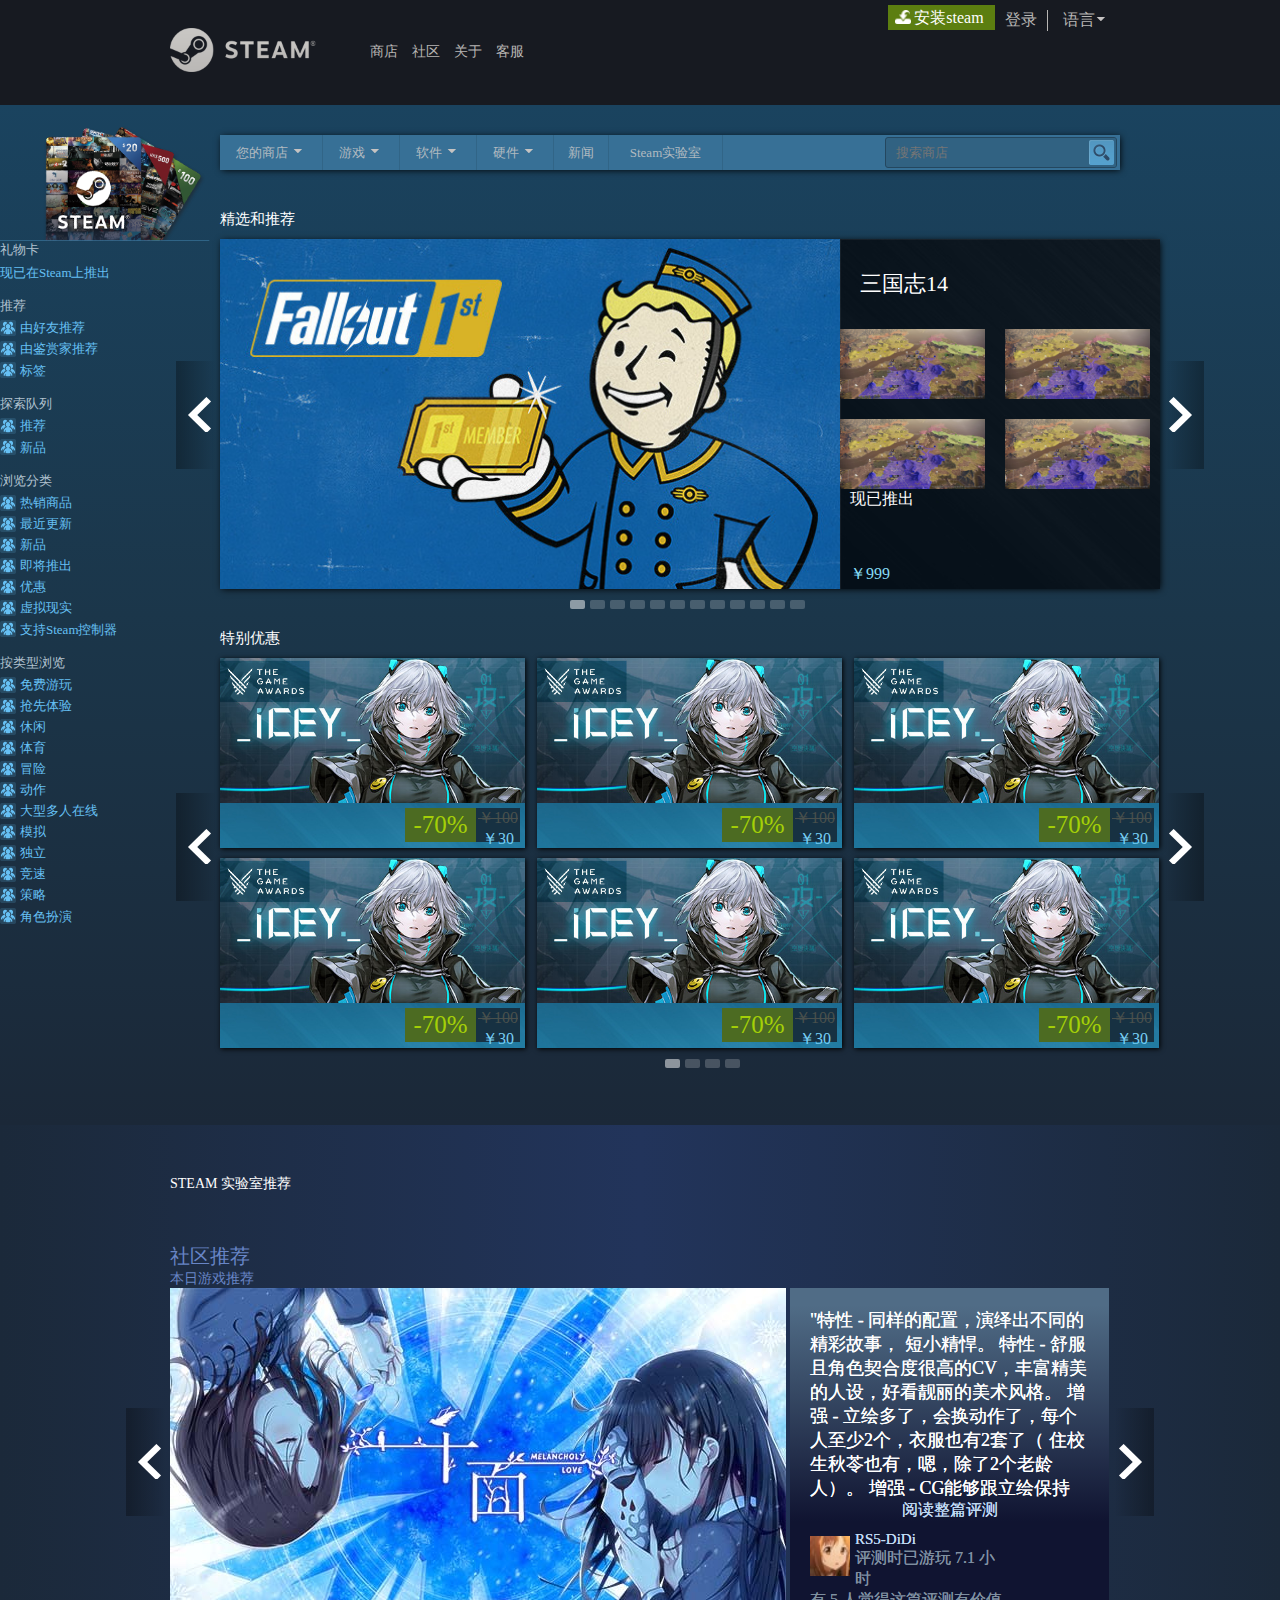
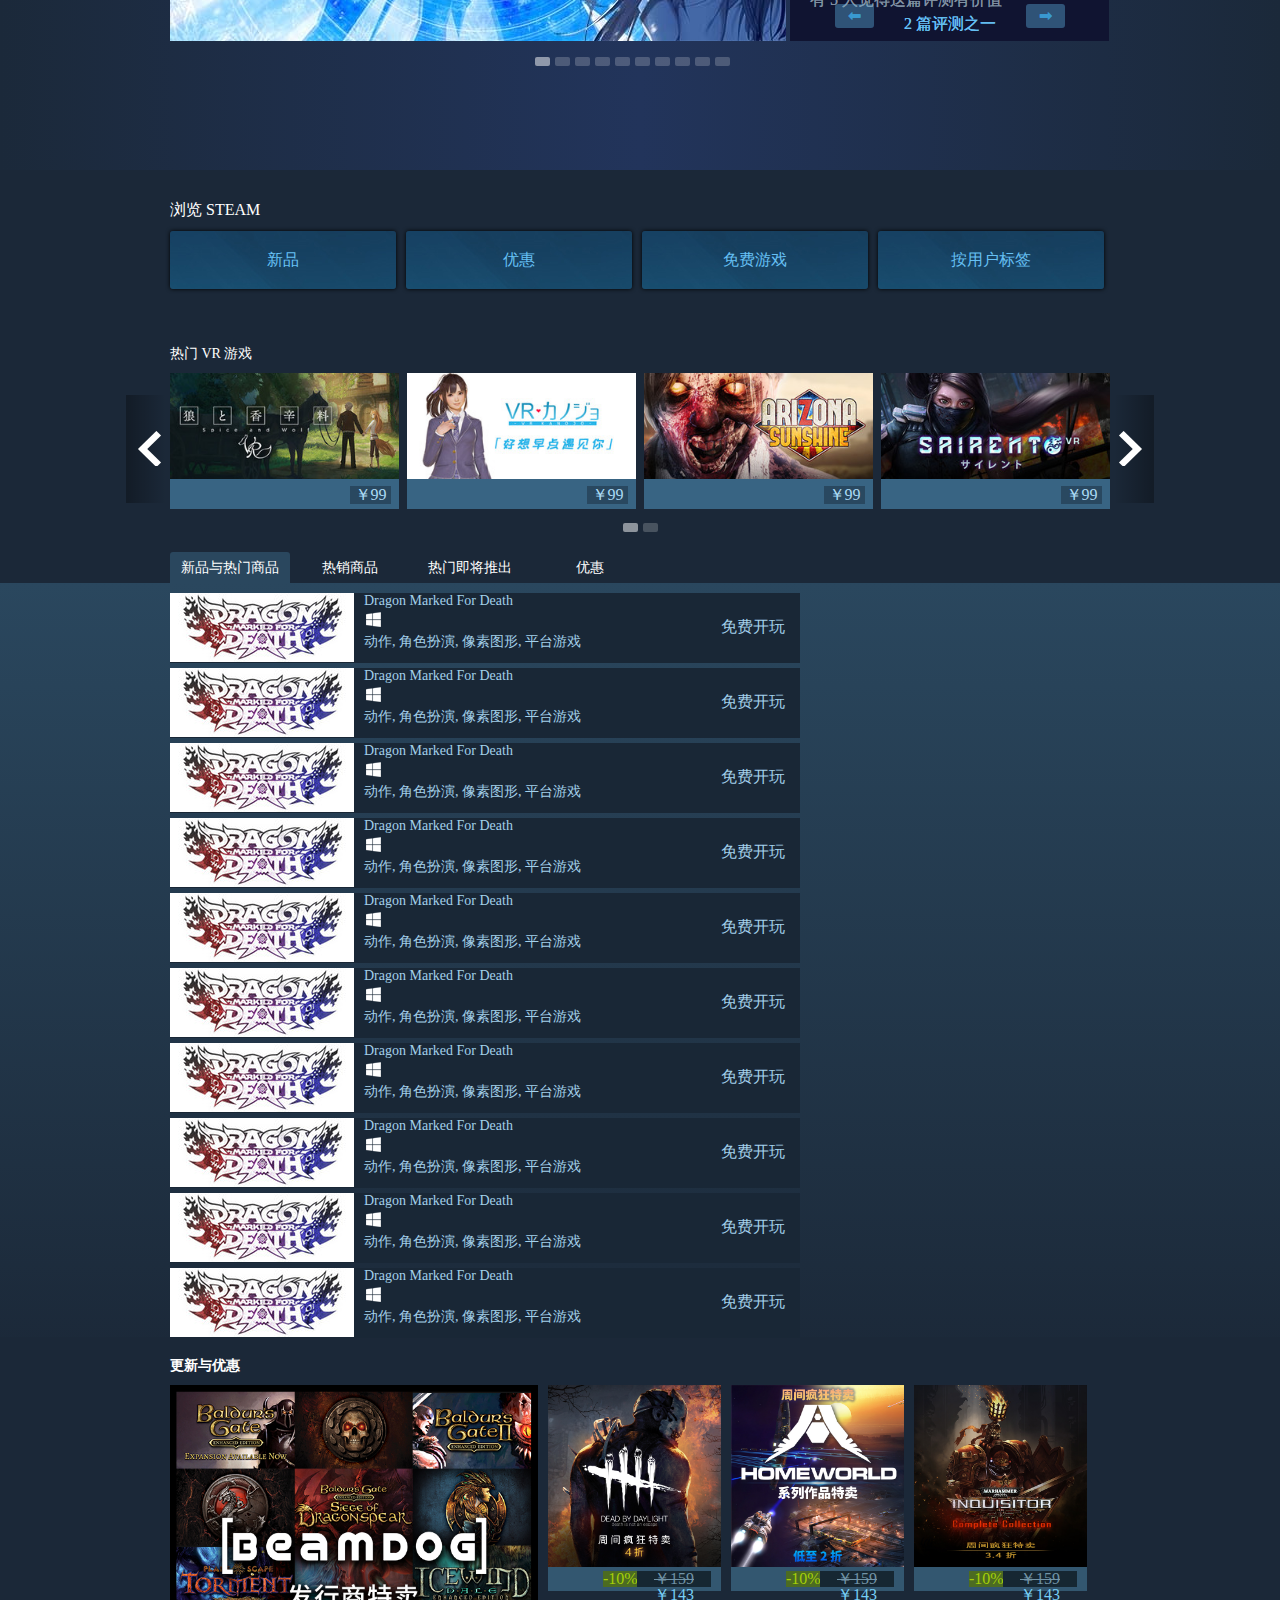
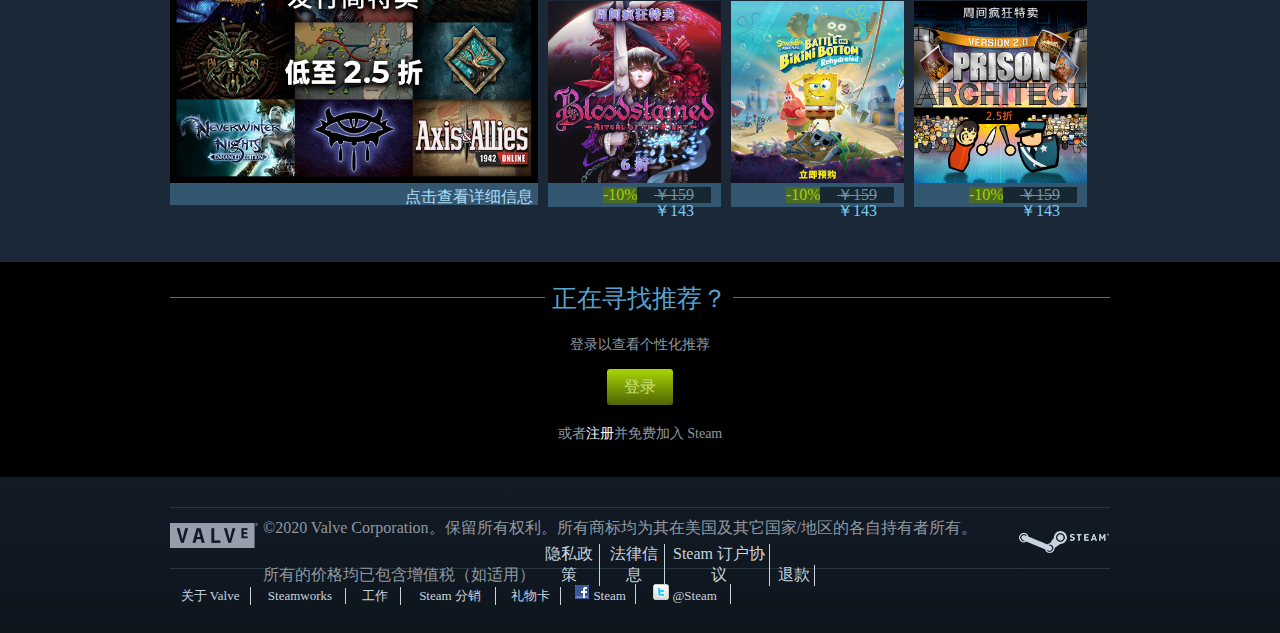
==== commit a8a7975b: "4.29项目更新" ====
--- a/项目评比/STEAM/STEAM.html
+++ b/项目评比/STEAM/STEAM.html
@@ -1029,7 +1029,6 @@
                 </div>
             </div>
         </div>
-
     </div>
     <!-- 浏览steam -->
     <div class="liulan-steam">
@@ -1041,8 +1040,481 @@
             <div class="liulan-steam-center4 liulan-steam-hover">按用户标签</div>
         </div>
     </div>
-    <!-- 第三个轮播图盒子+大型tab切换 -->
-    <div class="lunbobox-three"></div>
+    <!--  -->
+
+    <!-- 第三个轮播图盒子 -->
+    <div class="lunbobox-three">
+        <div class="lunbobox-three-center">
+            <p class="lunbobox-three-p1">热门 VR 游戏</p>
+            <div class="lunbobox4-arrow-left">
+                <div></div>
+            </div>
+            <div class="lunbobox4-arrow-right">
+                <div></div>
+            </div>
+            <!-- 轮播图 -->
+            <ul>
+                <li>
+                    <div class="lunbobox-three-div1">
+                        <img src="./Images/lunbobox4-1.jpg" alt="">
+                        <div class="lunbobox-three-moneybox">￥99</div>
+                    </div>
+                    <div class="lunbobox-three-div1">
+                        <img src="./Images/lunbobox4-2.jpg" alt="">
+                        <div class="lunbobox-three-moneybox">￥99</div>
+                    </div>
+                    <div class="lunbobox-three-div1">
+                        <img src="./Images/lunbobox4-3.jpg" alt="">
+                        <div class="lunbobox-three-moneybox">￥99</div>
+                    </div>
+                    <div class="lunbobox-three-div2">
+                        <img src="./Images/lunbobox4-4.jpg" alt="">
+                        <div class="lunbobox-three-moneybox">￥99</div>
+                    </div>
+                </li>
+                <li>
+                    <div class="lunbobox-three-div1">
+                        <img src="./Images/lunbobox4-5.jpg" alt="">
+                        <div class="lunbobox-three-moneybox">￥99</div>
+                    </div>
+                    <div class="lunbobox-three-div1">
+                        <img src="./Images/lunbobox4-6.jpg" alt="">
+                        <div class="lunbobox-three-moneybox">￥99</div>
+                    </div>
+                    <div class="lunbobox-three-div1">
+                        <img src="./Images/lunbobox4-7.jpg" alt="">
+                        <div class="lunbobox-three-moneybox">￥99</div>
+                    </div>
+                    <div class="lunbobox-three-div2">
+                        <img src="./Images/lunbobox4-8.jpg" alt="">
+                        <div class="lunbobox-three-moneybox">￥99</div>
+                    </div>
+                </li>
+            </ul>
+            <ol>
+                <li name="0" class="current"></li>
+                <li name="1"></li>
+            </ol>
+        </div>
+    </div>
+    <!-- tab切换 -->
+    <div class="tab-search">
+        <div class="tab-search-head">
+            <div class="tab-search-head-center">
+                <ul>
+                    <li class="tabcurrent">新品与热门商品</li>
+                    <li class="">热销商品</li>
+                    <li class="">热门即将推出</li>
+                    <li class="">优惠</li>
+                </ul>
+            </div>
+        </div>
+        <div class="tab-search-body">
+            <div class="tab-search-body-center">
+                <ul class="tabitem">
+                    <li class="tabitem-li">
+                        <img src="./Images/tabsearch-1.jpg" alt="" class="tab-search-body-center-img1">
+                        <p>Dragon Marked For Death</p>
+                        <img src="./Images/window.png" alt="">
+                        <p>动作, 角色扮演, 像素图形, 平台游戏</p>
+                        <span>免费开玩</span>
+                    </li>
+                    <li>
+                        <img src="./Images/tabsearch-1.jpg" alt="" class="tab-search-body-center-img1">
+                        <p>Dragon Marked For Death</p>
+                        <img src="./Images/window.png" alt="">
+                        <p>动作, 角色扮演, 像素图形, 平台游戏</p>
+                        <span>免费开玩</span>
+                    </li>
+                    <li>
+                        <img src="./Images/tabsearch-1.jpg" alt="" class="tab-search-body-center-img1">
+                        <p>Dragon Marked For Death</p>
+                        <img src="./Images/window.png" alt="">
+                        <p>动作, 角色扮演, 像素图形, 平台游戏</p>
+                        <span>免费开玩</span>
+                    </li>
+                    <li>
+                        <img src="./Images/tabsearch-1.jpg" alt="" class="tab-search-body-center-img1">
+                        <p>Dragon Marked For Death</p>
+                        <img src="./Images/window.png" alt="">
+                        <p>动作, 角色扮演, 像素图形, 平台游戏</p>
+                        <span>免费开玩</span>
+                    </li>
+                    <li>
+                        <img src="./Images/tabsearch-1.jpg" alt="" class="tab-search-body-center-img1">
+                        <p>Dragon Marked For Death</p>
+                        <img src="./Images/window.png" alt="">
+                        <p>动作, 角色扮演, 像素图形, 平台游戏</p>
+                        <span>免费开玩</span>
+                    </li>
+                    <li>
+                        <img src="./Images/tabsearch-1.jpg" alt="" class="tab-search-body-center-img1">
+                        <p>Dragon Marked For Death</p>
+                        <img src="./Images/window.png" alt="">
+                        <p>动作, 角色扮演, 像素图形, 平台游戏</p>
+                        <span>免费开玩</span>
+                    </li>
+                    <li>
+                        <img src="./Images/tabsearch-1.jpg" alt="" class="tab-search-body-center-img1">
+                        <p>Dragon Marked For Death</p>
+                        <img src="./Images/window.png" alt="">
+                        <p>动作, 角色扮演, 像素图形, 平台游戏</p>
+                        <span>免费开玩</span>
+                    </li>
+                    <li>
+                        <img src="./Images/tabsearch-1.jpg" alt="" class="tab-search-body-center-img1">
+                        <p>Dragon Marked For Death</p>
+                        <img src="./Images/window.png" alt="">
+                        <p>动作, 角色扮演, 像素图形, 平台游戏</p>
+                        <span>免费开玩</span>
+                    </li>
+                    <li>
+                        <img src="./Images/tabsearch-1.jpg" alt="" class="tab-search-body-center-img1">
+                        <p>Dragon Marked For Death</p>
+                        <img src="./Images/window.png" alt="">
+                        <p>动作, 角色扮演, 像素图形, 平台游戏</p>
+                        <span>免费开玩</span>
+                    </li>
+                    <li>
+                        <img src="./Images/tabsearch-1.jpg" alt="" class="tab-search-body-center-img1">
+                        <p>Dragon Marked For Death</p>
+                        <img src="./Images/window.png" alt="">
+                        <p>动作, 角色扮演, 像素图形, 平台游戏</p>
+                        <span>免费开玩</span>
+                    </li>
+                </ul>
+                <ul class="tabitem">
+                    <li>
+                        <img src="./Images/tabsearch-2.jpg" alt="" class="tab-search-body-center-img1">
+                        <p>Coloring Game 3</p>
+                        <img src="./Images/window.png" alt="">
+                        <p>动作, 角色扮演, 像素图形, 平台游戏</p>
+                        <span>免费开玩</span>
+                    </li>
+                    <li>
+                        <img src="./Images/tabsearch-2.jpg" alt="" class="tab-search-body-center-img1">
+                        <p>Coloring Game 3</p>
+                        <img src="./Images/window.png" alt="">
+                        <p>动作, 角色扮演, 像素图形, 平台游戏</p>
+                        <span>免费开玩</span>
+                    </li>
+                    <li>
+                        <img src="./Images/tabsearch-2.jpg" alt="" class="tab-search-body-center-img1">
+                        <p>Coloring Game 3</p>
+                        <img src="./Images/window.png" alt="">
+                        <p>动作, 角色扮演, 像素图形, 平台游戏</p>
+                        <span>免费开玩</span>
+                    </li>
+                    <li>
+                        <img src="./Images/tabsearch-2.jpg" alt="" class="tab-search-body-center-img1">
+                        <p>Coloring Game 3</p>
+                        <img src="./Images/window.png" alt="">
+                        <p>动作, 角色扮演, 像素图形, 平台游戏</p>
+                        <span>免费开玩</span>
+                    </li>
+                    <li>
+                        <img src="./Images/tabsearch-2.jpg" alt="" class="tab-search-body-center-img1">
+                        <p>Coloring Game 3</p>
+                        <img src="./Images/window.png" alt="">
+                        <p>动作, 角色扮演, 像素图形, 平台游戏</p>
+                        <span>免费开玩</span>
+                    </li>
+                    <li>
+                        <img src="./Images/tabsearch-2.jpg" alt="" class="tab-search-body-center-img1">
+                        <p>Coloring Game 3</p>
+                        <img src="./Images/window.png" alt="">
+                        <p>动作, 角色扮演, 像素图形, 平台游戏</p>
+                        <span>免费开玩</span>
+                    </li>
+                    <li>
+                        <img src="./Images/tabsearch-2.jpg" alt="" class="tab-search-body-center-img1">
+                        <p>Coloring Game 3</p>
+                        <img src="./Images/window.png" alt="">
+                        <p>动作, 角色扮演, 像素图形, 平台游戏</p>
+                        <span>免费开玩</span>
+                    </li>
+                    <li>
+                        <img src="./Images/tabsearch-2.jpg" alt="" class="tab-search-body-center-img1">
+                        <p>Coloring Game 3</p>
+                        <img src="./Images/window.png" alt="">
+                        <p>动作, 角色扮演, 像素图形, 平台游戏</p>
+                        <span>免费开玩</span>
+                    </li>
+                    <li>
+                        <img src="./Images/tabsearch-2.jpg" alt="" class="tab-search-body-center-img1">
+                        <p>Coloring Game 3</p>
+                        <img src="./Images/window.png" alt="">
+                        <p>动作, 角色扮演, 像素图形, 平台游戏</p>
+                        <span>免费开玩</span>
+                    </li>
+                    <li>
+                        <img src="./Images/tabsearch-2.jpg" alt="" class="tab-search-body-center-img1">
+                        <p>Coloring Game 3</p>
+                        <img src="./Images/window.png" alt="">
+                        <p>动作, 角色扮演, 像素图形, 平台游戏</p>
+                        <span>免费开玩</span>
+                    </li>
+                </ul>
+                <ul class="tabitem">
+                    <li>
+                        <img src="./Images/tabsearch-3.jpg" alt="" class="tab-search-body-center-img1">
+                        <p>Sweet Story Bunny Club</p>
+                        <img src="./Images/window.png" alt="">
+                        <p>动作, 角色扮演, 像素图形, 平台游戏</p>
+                    </li>
+                    <li>
+                        <img src="./Images/tabsearch-3.jpg" alt="" class="tab-search-body-center-img1">
+                        <p>Sweet Story Bunny Club</p>
+                        <img src="./Images/window.png" alt="">
+                        <p>动作, 角色扮演, 像素图形, 平台游戏</p>
+                    </li>
+                    <li>
+                        <img src="./Images/tabsearch-3.jpg" alt="" class="tab-search-body-center-img1">
+                        <p>Sweet Story Bunny Club</p>
+                        <img src="./Images/window.png" alt="">
+                        <p>动作, 角色扮演, 像素图形, 平台游戏</p>
+                    </li>
+                    <li>
+                        <img src="./Images/tabsearch-3.jpg" alt="" class="tab-search-body-center-img1">
+                        <p>Sweet Story Bunny Club</p>
+                        <img src="./Images/window.png" alt="">
+                        <p>动作, 角色扮演, 像素图形, 平台游戏</p>
+                    </li>
+                    <li>
+                        <img src="./Images/tabsearch-3.jpg" alt="" class="tab-search-body-center-img1">
+                        <p>Sweet Story Bunny Club</p>
+                        <img src="./Images/window.png" alt="">
+                        <p>动作, 角色扮演, 像素图形, 平台游戏</p>
+                    </li>
+                    <li>
+                        <img src="./Images/tabsearch-3.jpg" alt="" class="tab-search-body-center-img1">
+                        <p>Sweet Story Bunny Club</p>
+                        <img src="./Images/window.png" alt="">
+                        <p>动作, 角色扮演, 像素图形, 平台游戏</p>
+                    </li>
+                    <li>
+                        <img src="./Images/tabsearch-3.jpg" alt="" class="tab-search-body-center-img1">
+                        <p>Sweet Story Bunny Club</p>
+                        <img src="./Images/window.png" alt="">
+                        <p>动作, 角色扮演, 像素图形, 平台游戏</p>
+                    </li>
+                    <li>
+                        <img src="./Images/tabsearch-3.jpg" alt="" class="tab-search-body-center-img1">
+                        <p>Sweet Story Bunny Club</p>
+                        <img src="./Images/window.png" alt="">
+                        <p>动作, 角色扮演, 像素图形, 平台游戏</p>
+                    </li>
+                    <li>
+                        <img src="./Images/tabsearch-3.jpg" alt="" class="tab-search-body-center-img1">
+                        <p>Sweet Story Bunny Club</p>
+                        <img src="./Images/window.png" alt="">
+                        <p>动作, 角色扮演, 像素图形, 平台游戏</p>
+                    </li>
+                    <li>
+                        <img src="./Images/tabsearch-3.jpg" alt="" class="tab-search-body-center-img1">
+                        <p>Sweet Story Bunny Club</p>
+                        <img src="./Images/window.png" alt="">
+                        <p>动作, 角色扮演, 像素图形, 平台游戏</p>
+                    </li>
+                </ul>
+                <ul class="tabitem">
+                    <li>
+                        <img src="./Images/tabsearch-4.jpg" alt="" class="tab-search-body-center-img1">
+                        <p>Drug Dealer Simulator</p>
+                        <img src="./Images/window.png" alt="">
+                        <p>动作, 角色扮演, 像素图形, 平台游戏</p>
+                    </li>
+                    <li>
+                        <img src="./Images/tabsearch-4.jpg" alt="" class="tab-search-body-center-img1">
+                        <p>Drug Dealer Simulator</p>
+                        <img src="./Images/window.png" alt="">
+                        <p>动作, 角色扮演, 像素图形, 平台游戏</p>
+                    </li>
+                    <li>
+                        <img src="./Images/tabsearch-4.jpg" alt="" class="tab-search-body-center-img1">
+                        <p>Drug Dealer Simulator</p>
+                        <img src="./Images/window.png" alt="">
+                        <p>动作, 角色扮演, 像素图形, 平台游戏</p>
+                    </li>
+                    <li>
+                        <img src="./Images/tabsearch-4.jpg" alt="" class="tab-search-body-center-img1">
+                        <p>Drug Dealer Simulator</p>
+                        <img src="./Images/window.png" alt="">
+                        <p>动作, 角色扮演, 像素图形, 平台游戏</p>
+                    </li>
+                    <li>
+                        <img src="./Images/tabsearch-4.jpg" alt="" class="tab-search-body-center-img1">
+                        <p>Drug Dealer Simulator</p>
+                        <img src="./Images/window.png" alt="">
+                        <p>动作, 角色扮演, 像素图形, 平台游戏</p>
+                    </li>
+                    <li>
+                        <img src="./Images/tabsearch-4.jpg" alt="" class="tab-search-body-center-img1">
+                        <p>Drug Dealer Simulator</p>
+                        <img src="./Images/window.png" alt="">
+                        <p>动作, 角色扮演, 像素图形, 平台游戏</p>
+                    </li>
+                    <li>
+                        <img src="./Images/tabsearch-4.jpg" alt="" class="tab-search-body-center-img1">
+                        <p>Drug Dealer Simulator</p>
+                        <img src="./Images/window.png" alt="">
+                        <p>动作, 角色扮演, 像素图形, 平台游戏</p>
+                    </li>
+                    <li>
+                        <img src="./Images/tabsearch-4.jpg" alt="" class="tab-search-body-center-img1">
+                        <p>Sweet Story Bunny Club</p>
+                        <img src="./Images/window.png" alt="">
+                        <p>动作, 角色扮演, 像素图形, 平台游戏</p>
+                    </li>
+                    <li>
+                        <img src="./Images/tabsearch-4.jpg" alt="" class="tab-search-body-center-img1">
+                        <p>Drug Dealer Simulator</p>
+                        <img src="./Images/window.png" alt="">
+                        <p>动作, 角色扮演, 像素图形, 平台游戏</p>
+                    </li>
+                    <li>
+                        <img src="./Images/tabsearch-4.jpg" alt="" class="tab-search-body-center-img1">
+                        <p>Drug Dealer Simulator</p>
+                        <img src="./Images/window.png" alt="">
+                        <p>动作, 角色扮演, 像素图形, 平台游戏</p>
+                    </li>
+                </ul>
+                <!-- <div class="tab-search-body-center-right">
+                    <div class="tab-search-body-center-right-enter">
+                        <h5>Dragon Marked For Death</h5>
+                        <div>
+                            <p class="tab-p1">总体用户评测：</p>
+                            <p class="tab-p2">多半好评 (60)</p>
+                        </div>
+                        <span></span>
+                    </div>
+                </div> -->
+            </div>
+        </div>
+    </div>
+    <!-- 更新与优惠 -->
+    <div class="uodate">
+        <div class="uodate-center">
+            <h5>更新与优惠</h5>
+            <div class="uodate-center-left">
+                <img src="./Images/uodate-1.jpg" alt="">
+                <p>点击查看详细信息</p>
+            </div>
+            <div class="uodate-center-right">
+                <ul>
+                    <li class="uodate-center-right-li1 uodate-center-right-li2">
+                        <img src="./Images/update-2.jpg" alt="">
+                        <div class="uodate-moneybox">
+                            <div class="uodate-moneybox-left">
+                                -10%
+                            </div>
+                            <div class="uodate-moneybox-right">
+                                <span>￥159</span>
+                                <span>￥143</span>
+                            </div>
+                        </div>
+                    </li>
+                    <li class="uodate-center-right-li1 uodate-center-right-li2">
+                        <img src="./Images/update-3.jpg" alt="">
+                        <div class="uodate-moneybox">
+                            <div class="uodate-moneybox-left">
+                                -10%
+                            </div>
+                            <div class="uodate-moneybox-right">
+                                <span>￥159</span>
+                                <span>￥143</span>
+                            </div>
+                        </div>
+                    </li>
+                    <li class="uodate-center-right-li2">
+                        <img src="./Images/update-4.jpg" alt="">
+                        <div class="uodate-moneybox">
+                            <div class="uodate-moneybox-left">
+                                -10%
+                            </div>
+                            <div class="uodate-moneybox-right">
+                                <span>￥159</span>
+                                <span>￥143</span>
+                            </div>
+                        </div>
+                    </li>
+                    <li class="uodate-center-right-li1">
+                        <img src="./Images/update-5.jpg" alt="">
+                        <div class="uodate-moneybox">
+                            <div class="uodate-moneybox-left">
+                                -10%
+                            </div>
+                            <div class="uodate-moneybox-right">
+                                <span>￥159</span>
+                                <span>￥143</span>
+                            </div>
+                        </div>
+                    </li>
+                    <li class="uodate-center-right-li1">
+                        <img src="./Images/update-6.jpg" alt="">
+                        <div class="uodate-moneybox">
+                            <div class="uodate-moneybox-left">
+                                -10%
+                            </div>
+                            <div class="uodate-moneybox-right">
+                                <span>￥159</span>
+                                <span>￥143</span>
+                            </div>
+                        </div>
+                    </li>
+                    <li>
+                        <img src="./Images/update-7.jpg" alt="">
+                        <div class="uodate-moneybox">
+                            <div class="uodate-moneybox-left">
+                                -10%
+                            </div>
+                            <div class="uodate-moneybox-right">
+                                <span>￥159</span>
+                                <span>￥143</span>
+                            </div>
+                        </div>
+                    </li>
+                </ul>
+            </div>
+        </div>
+    </div>
+    <!-- 寻找推荐 -->
+    <div class="Recommend">
+        <div class="Recommend-center">
+            <div class="Recommend-center-top">
+                <span>正在寻找推荐？</span>
+            </div>
+            <p class="Recommend-p1">登录以查看个性化推荐</p>
+            <div class="Recommend-denglu">
+                登录
+            </div>
+            <p class="Recommend-p2">或者<span>注册</span>并免费加入 Steam</p>
+        </div>
+    </div>
+    <!-- end -->
+    <div class="end-box">
+        <div class="end-box-center">
+            <div class="end-box-center-body">
+                <img src="./Images/footerLogo_valve.png" alt="" class="end-img1">
+                <p class="end-p1">©2020 Valve Corporation。保留所有权利。所有商标均为其在美国及其它国家/地区的各自持有者所有。</p>
+                <span class="end-span1">所有的价格均已包含增值税（如适用）</span>
+                <span class="end-span2">隐私政策</span>
+                <span class="end-span2">法律信息 </span>
+                <span class="end-span3">Steam 订户协议</span>
+                <span class="end-span4">退款</span>
+                <img src="./Images/logo_steam_footer.png" alt="" class="end-img2">
+            </div>
+            <div class="end-box-end">
+                <span class="end-box-span1">关于 Valve</span>
+                <span class="end-box-span2">Steamworks</span>
+                <span class="end-box-span3">工作</span>
+                <span class="end-box-span4">Steam 分销 </span>
+                <span class="end-box-span5">礼物卡</span>
+                <span class="end-box-span6"><img src="./Images/ico_facebook.gif" alt=""> Steam </span>
+                <span class="end-box-span7"><img src="./Images/ico_twitter.gif" alt=""> @Steam</span>
+            </div>
+        </div>
+    </div>
     <!-- <img src="./Images/background_spotlight.jpg" alt=""> -->
     <script src="./JS/steam.js"></script>
     <script src="./lib/Jquery.mini.js"></script>
--- a/项目评比/STEAM/CSS/steam.css
+++ b/项目评比/STEAM/CSS/steam.css
@@ -1017,7 +1017,7 @@
 .lunbobox3-right  li:nth-child(2) {
     display: block;
   }
-/* 第三个轮播图盒子 */
+/* 浏览steam */
 .liulan-steam{
     width: 100%;
     height: 175px;
@@ -1093,4 +1093,527 @@
 }
 .liulan-steam-hover:hover{
    color: #f8ede1;
+}
+/*  第三个轮播图盒子 */
+.lunbobox-three{
+    width: 100%;
+    height: 207px;
+    background-color: #1b2838;
+}
+.lunbobox-three-center{
+    width: 940px;
+    height: 100%;
+    margin: 0 auto;
+    /* background-color: pink; */
+    position: relative;
+}
+.lunbobox-three-p1{
+    color: white;
+    font-size: 14px;
+    margin-bottom: 10px;
+}
+.lunbobox-three-center ul li{
+    position: absolute;
+    display: none;
+    cursor: pointer;
+
+}
+.lunbobox-three-center ul li:first-child {
+    display: block;
+  }
+.lunbobox-three-div1{
+    width: 229px;
+    height: 136px;
+    float: left;
+    background-color: #386483;
+        margin-right: 8px;
+}
+.lunbobox-three-div2{
+    width: 229px;
+    height: 136px;
+    float: left;
+    background-color: #386483;
+}
+/* 圆点 */
+.lunbobox-three-center ol{
+    /* width: 100px;
+    height: 20px; */
+    position: absolute;
+    left: 453px;
+    bottom: 20px;
+    /* background-color: #fff; */
+}
+.lunbobox-three-center ol li{
+    float: left;
+    width: 15px;
+    height: 9px;
+    border-radius: 2px;
+    background-color: hsla(202,60%,100%,0.2);
+    margin-right: 5px;
+    cursor: pointer;
+}
+.lunbobox-three-center ol li.current {
+    background-color: rgba(255, 255, 255, 0.5);
+  }
+.lunbobox-three-center ol li:hover{
+    background-color: rgba(255, 255, 255, 0.281);
+  }
+  /* 箭头 */
+  .lunbobox4-arrow-left{
+    width: 42px;
+    height: 108px;
+    background: linear-gradient( to right, rgba( 0, 0, 0, 0.3) 5%,rgba( 0, 0, 0, 0) 95%);
+    position: absolute;
+    left: -44px;
+    top: 50px;
+    cursor: pointer;
+}
+.lunbobox4-arrow-right{
+    width: 42px;
+    height: 108px;
+    background: linear-gradient( to right, rgba( 0, 0, 0, 0) 5%,rgba( 0, 0, 0, 0.3) 95%);
+    position: absolute;
+    right: -44px;
+    top: 50px;
+    cursor: pointer;
+}
+.lunbobox4-arrow-left div{
+    width: 23px;
+    height: 36px;
+    background-image: url(../Images/arrows.png) ;
+    background-repeat: no-repeat;
+    background-position: -23px 1px;
+    position: absolute;
+    right: 7px;
+    top: 35px;
+}
+.lunbobox4-arrow-right div{
+    width: 23px;
+    height: 36px;
+    background-image: url(../Images/arrows.png) ;
+    background-repeat: no-repeat;
+    background-position: 0px 1px;
+    position: absolute;
+    right: 12px;
+    top: 35px;
+}
+.lunbobox4-arrow-left:hover{
+    background: linear-gradient( to right, rgb(187, 187, 187) 5%,rgba(179, 178, 178, 0.3) 95%);
+}
+.lunbobox4-arrow-right:hover{
+    background: linear-gradient( to right, rgba(179, 178, 178, 0.3) 5%,rgb(187, 187, 187)95%);
+}
+.lunbobox-three-center img{
+    width: 229px;
+    height: 106px;
+}
+.lunbobox-three-moneybox{
+    width: 41px;
+    height: 18px;
+    background-color: rgba(20,31,44,0.4);
+    color: #acdbf5;
+    margin-left: 180px;
+    margin-top: 3px;
+    text-align: center;
+    line-height: 18px;
+}
+/* 大型tab切换 */
+.tab-search{
+    width: 100o;
+    height: 785px;
+}
+.tab-search-head{
+    width: 100%;
+    height: 31px;
+    background-color: #1b2838;
+    margin: 0 auto;
+}
+.tab-search-head-center{
+    width: 940px;
+    height: 31px;
+    margin: 0 auto;
+}
+.tab-search-body{
+    width: 100%;
+    height: 100%;
+    background: linear-gradient( to bottom, #2a475e, #1b2838);
+overflow: hidden;
+}
+.tab-search-body-center{
+    width: 940px;
+    height: 100%;
+    margin: 0 auto;
+    margin-top: 10px;
+    position: relative;
+}
+.tab-search-head-center li{
+    width: 120px;
+    height: 100%;
+    float: left;
+    cursor: pointer;
+    color: white;
+    text-align: center;
+    line-height: 31px;
+    font-size: 14px;
+    border-top-left-radius: 3px;
+    border-top-right-radius: 3px;
+}
+
+.tabcurrent{
+    background-color: #2a475e;
+}
+/* .tab-search-head-center div:hover{
+    background-color: #2a475e;
+} */
+.tab-search-body-center li{
+    width: 630px;
+    height: 70px;
+    background-color: #192736;
+    margin-bottom: 5px;
+    cursor: pointer;
+    position: relative;
+}
+.tab-search-body-center-img1{
+   float: left;
+   margin-right: 10px;
+}
+.tab-search-body-center p{
+    color: #a3d0ea;
+    font-size: 14px;
+}
+.tabitem span{
+    position: absolute;
+    right: 15px;
+    bottom: 25px;
+    color: #a3d0ea;
+}
+.tab-search-body-center ul{
+    display: none;
+}
+.tab-search-body-center ul:nth-child(1){
+    display: block;
+}
+.tab-search-body-center-right{
+    width: 310px;
+    height: 680px;
+    background-color: rgb(60, 77, 87);
+    position: absolute;
+    top: 0px;
+    right: 0px;
+}
+.tab-search-body-center-right-enter{
+    width: 275px;
+    height: 100%;
+    margin: 0 auto;
+}
+.tab-search-body-center li:hover{
+    /* width: 650px; */
+    background: rgba( 0, 0, 0, 0.7 );
+}
+.tab-search-body-center-right h5{
+    color: #a3d0ea;
+    font-size: 20px;
+    font-weight: 400;
+    margin-top: 20px;
+    margin-bottom: 10px;
+}
+.tab-search-body-center-right-enter img{
+    width: 258px;
+    height: 134px;
+    margin-bottom: 5px;
+}
+.tab-p2{
+    margin-bottom: 5px;
+}
+.uodate{
+    width: 100%;
+    height: 525px;
+    background-color: #1b2838;
+    overflow: hidden;
+}
+.uodate-center{
+    width: 940px;
+    height: 400px;
+    margin: 0 auto;
+    margin-top: 20px;
+}
+.uodate-center h5{
+    color: white;
+    font-size: 14px;
+    margin-bottom: 10px;
+}
+.uodate-center-left{
+    width: 368px;
+    height: 420px;
+    float: left;
+    background-color: #335770;
+    color: #acdbf5;
+    margin-right: 10px;
+    cursor: pointer;
+    position: relative;
+}
+.uodate-center-left img{
+    width: 368px;
+    height: 398px;
+}
+.uodate-center-left p{
+    position: absolute;
+    right: 5px;
+}
+.uodate-center-right{
+    width: 540px;
+    height: 100%;
+    /* background-color: rgb(211, 161, 161); */
+    float: left;
+}
+.uodate-center-right li{
+    width: 173px;
+    height: 206px;
+    background-color: #335770;
+    float: left;
+    cursor: pointer;
+    position: relative;
+}
+.uodate-center-right-li1{
+    margin-right: 10px;
+}
+.uodate-center-right-li2{
+    margin-bottom: 10px;
+}
+.uodate-center-right img{
+    width: 173px;
+    height: 182px;
+}
+.uodate-moneybox{
+    width: 108px;
+    height: 16px;
+    /* background-color: #fff; */
+    position: absolute;
+    right: 10px;
+}
+.uodate-moneybox-left{
+    width: 34px;
+    height: 16px;
+    background-color: #4c6b22;
+    line-height: 16px;
+    text-align: center;
+    color: #a4d007;
+    float: left;
+}
+.uodate-moneybox-right{
+    width: 74px;
+    height: 16px;
+    background-color: #162732;
+    float: left;
+    color: #77cef5;
+    text-align: center;
+    line-height: 16px;
+}
+.uodate-moneybox-right span:nth-child(1){
+    color: #7193a6;
+    text-decoration: line-through;
+}
+/* 寻找推荐 */
+.Recommend{
+    width: 100%;
+    height: 215px;
+    background-color: #000000;
+    overflow: hidden;
+}
+.Recommend-center{
+    width: 940px;
+    height: 100%;
+    margin: 0 auto;
+}
+.Recommend-center-top{
+    width: 100%;
+    height: 34px;
+    background-image: url(../Images/tuijian-1.png);
+    background-repeat: repeat-x;
+    margin-top: 20px;
+    position: relative;
+}
+.Recommend-center-top span{
+    width: 188px;
+    height: 34px;
+    background-color: #000000;
+    position: absolute;
+    left: 375px;
+    font-size: 25px;
+    font-weight: 500;
+    color: #57a3cf;
+    line-height: 34px;
+    text-align: center;
+}
+.Recommend-p1{
+    font-size: 14px;
+    color: #8f98a0;
+    text-align: center;
+    /* line-height: ; */
+    margin-top: 20px;
+    margin-bottom: 15px;
+}
+.Recommend-p2{
+    font-size: 14px;
+    color: #8f98a0;
+    text-align: center;
+    /* line-height: ; */
+    margin-top: 20px;
+    margin-bottom: 15px;
+}
+.Recommend-p2 span{
+    color: white;
+    cursor: pointer;
+}
+.Recommend-p2 span:hover{
+    color: #66c0e5
+}
+.Recommend-denglu{
+    width: 66px;
+    height: 36px;
+    background: linear-gradient( to bottom, #a4d007 5%, #536904 95%);
+    cursor: pointer;
+    margin: 0 auto;
+    text-align: center;
+    line-height: 36px;
+    color: #c7de77;
+    font-size: 16px;
+    border-radius: 3px;
+}
+/* .Recommend-denglu:hover{
+    background-color: #d9e69d;
+} */
+/* end */
+.end-box{
+    width: 100%;
+    height: 156px;
+    background: linear-gradient(to bottom, #121b26,#0e151d);
+    overflow: hidden;
+}
+.end-box-center{
+    width: 940px;
+    height: 100%;
+    margin: 0 auto;
+}
+.end-box-center-body{
+    width: 100%;
+    height: 60px;
+    border-top: 1px solid #29363d;
+    border-bottom: 1px solid #29363d;
+    margin-top: 30px;
+    /* overflow: hidden; */
+    margin-bottom: 15px;
+}
+.end-img1{
+    width: 88px;
+    height: 25px;
+    float: left;
+    margin-top: 15px;
+    margin-right: 5px;
+}
+.end-img2{
+    width: 92px;
+    height: 26px;
+    float: right;
+    margin-top: -15px;
+}
+.end-p1{
+    color: #8f98a0;
+    margin-top: 10px;
+    margin-bottom: 5px;
+}
+.end-span1{
+    color: #8f98a0;
+}
+.end-span2{
+    display: inline-block;
+    width: 60px;
+    color: #c6d4df;
+    text-align: center;
+    border-right: 1px solid #c6d4df;
+    cursor: pointer;
+}
+.end-span3{
+    display: inline-block;
+    width: 100px;
+    color: #c6d4df;
+    text-align: center;
+    border-right: 1px solid #c6d4df;
+    cursor: pointer;
+}
+.end-span4{
+    display: inline-block;
+    width: 40px;
+    color: #c6d4df;
+    text-align: center;
+    border-right: 1px solid #c6d4df;
+    cursor: pointer;
+}
+.end-box-center-body span:hover{
+    color: white;
+}
+.end-box-span1{
+    color: #c6d4df;
+    display: inline-block;
+    width: 80px;
+   font-size: 13px;
+    text-align: center;
+    border-right: 1px solid #c6d4df;
+    cursor: pointer;
+}
+.end-box-span2{
+    color: #c6d4df;
+    display: inline-block;
+    width: 90px;
+   font-size: 13px;
+    text-align: center;
+    border-right: 1px solid #c6d4df;
+    cursor: pointer;
+}
+.end-box-span3{
+    color: #c6d4df;
+    display: inline-block;
+    width: 50px;
+   font-size: 13px;
+    text-align: center;
+    border-right: 1px solid #c6d4df;
+    cursor: pointer;
+}
+.end-box-span4{
+    color: #c6d4df;
+    display: inline-block;
+    width: 90px;
+   font-size: 13px;
+    text-align: center;
+    border-right: 1px solid #c6d4df;
+    cursor: pointer;
+}
+.end-box-span5{
+    color: #c6d4df;
+    display: inline-block;
+    width: 60px;
+   font-size: 13px;
+    text-align: center;
+    border-right: 1px solid #c6d4df;
+    cursor: pointer;
+}
+.end-box-span6{
+    color: #c6d4df;
+    display: inline-block;
+    width: 70px;
+   font-size: 13px;
+    text-align: center;
+    border-right: 1px solid #c6d4df;
+    cursor: pointer;
+    /* line-height: 19px; */
+}
+.end-box-span7{
+    color: #c6d4df;
+    display: inline-block;
+    width: 90px;
+   font-size: 13px;
+    text-align: center;
+    border-right: 1px solid #c6d4df;
+    cursor: pointer;
+    /* line-height: 19px; */
 }